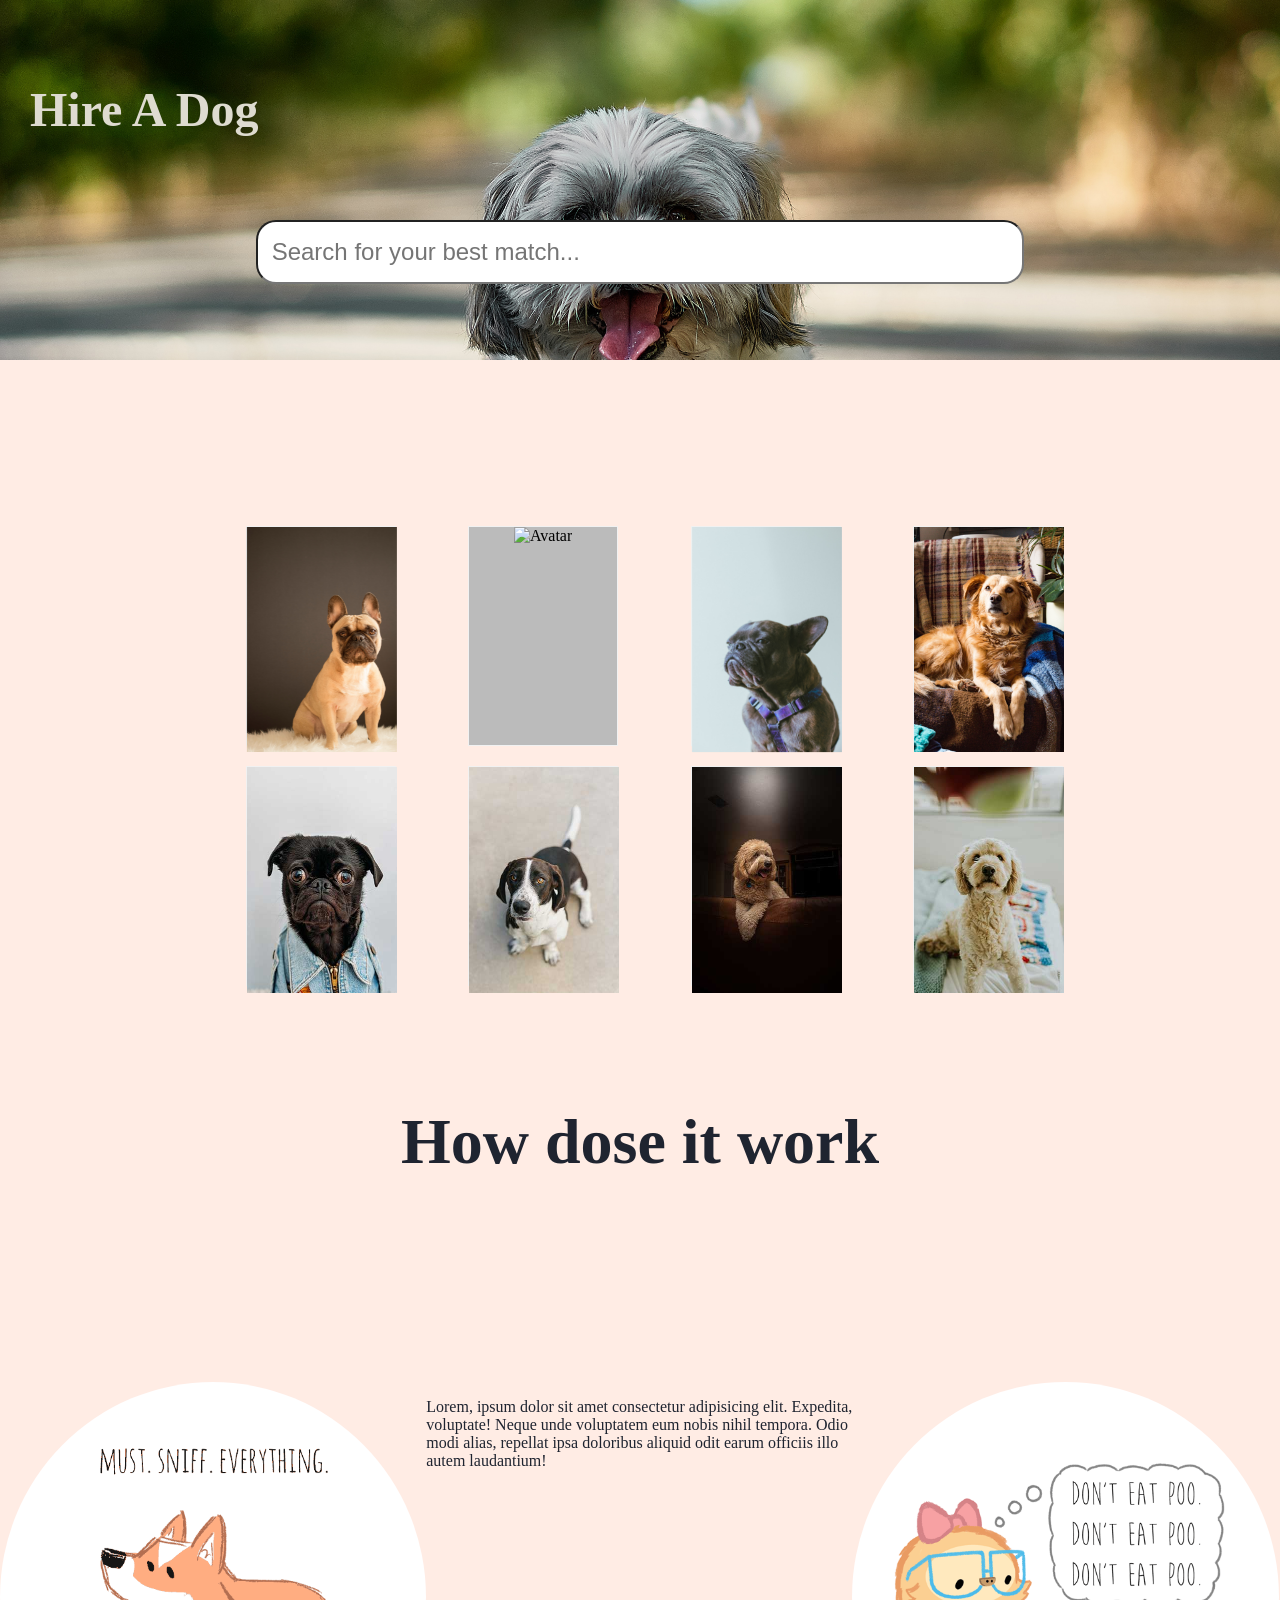
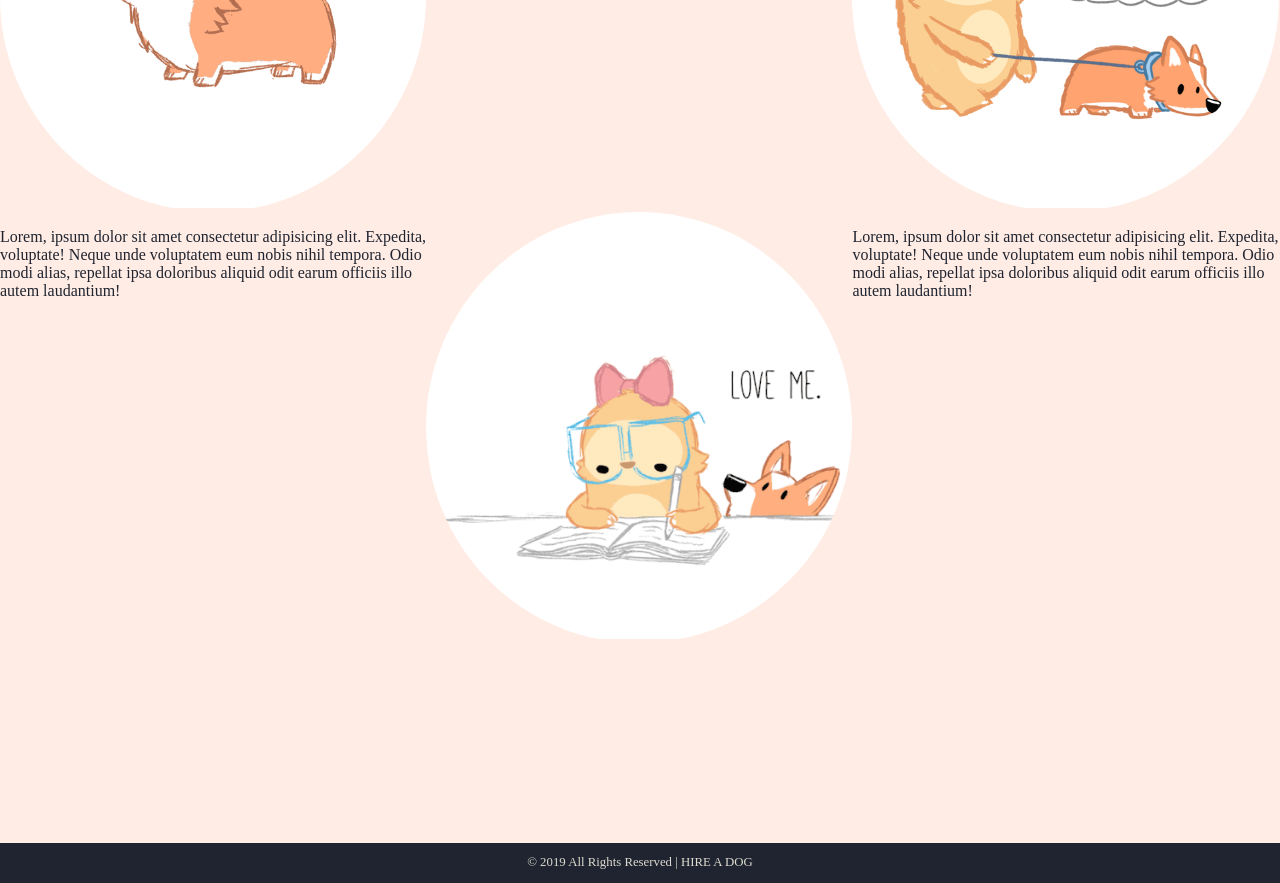
==== index.html @ 44078d0e "Befor the presentation" ====
<!DOCTYPE html>
<html lang="en">
  <head>
    <meta charset="UTF-8" />
    <meta name="viewport" content="width=device-width, initial-scale=1.0" />
    <link rel="stylesheet" href="style.css" />
    <link
      rel="stylesheet"
      href="https://use.fontawesome.com/releases/v5.7.2/css/all.css"
      integrity="sha384-fnmOCqbTlWIlj8LyTjo7mOUStjsKC4pOpQbqyi7RrhN7udi9RwhKkMHpvLbHG9Sr"
      crossorigin="anonymous"
    />

    <title>Hire A Dog</title>
    <script>
      function myFunction() {
        var input, filter, ul, li, a, i;
        input = document.getElementById("mySearch");
        filter = input.value.toUpperCase();
        ul = document.getElementById("myMenu");
        li = ul.getElementsByTagName("li");
        for (i = 0; i < li.length; i++) {
          a = li[i].getElementsByTagName("a")[0];
          if (a.innerHTML.toUpperCase().indexOf(filter) > -1) {
            li[i].style.display = "";
          } else {
            li[i].style.display = "none";
          }
        }
      }
    </script>
  </head>
  <body>
    <div class="header">
      <!-- <div class="top-color"></div> -->
      <div class="header-img"></div>
    </div>

    <!-- Search bar -->
    <input
      type="text"
      id="mySearch"
      onkeyup="myFunction()"
      placeholder=" Search for your best match..."
      title="Type in a category"
    />

    <h1 id="h1">Hire A Dog</h1>

    <div class="container">
      <ul id="myMenu">
        <!-- Friendly
              Tough
              Elegant
              Funny
              Sporty
              Cute
              International
              Classic
              General -->

        <li class="items">
          <div class="flip-card">
            <div class="flip-card-inner">
              <div class="flip-card-front">
                <img src=./image/alexandru-sofronie-606025-unsplash.jpg
                alt="Avatar" style="width:150px;height:auto;"><a href="#"
                  ><!-- Running  Jumping Zumba --></a>
              </div>
              <div class="flip-card-back">
                <h1 id="back-h1">BELLA</h1>
                <p>Sweet & Funny</p>
                <p>Running, Jumping, Zumba</p>
                <a class="takeMe" href="form.html">Pick me.</a>
              </div>
            </div>
          </div>
        </li>


        <li class="items">
          <div class="flip-card">
            <div class="flip-card-inner">
              <div class="flip-card-front">
                <img src=./image/alvan-nee-1061142-unsplash.jpg alt="Avatar"
                style="width:150px;height:auto;"><a href="#"
                  ><!-- Eating sleeping TV --></a>
              </div>
              <div class="flip-card-back">
                <h1 id="back-h1">LUCY</h1>
                <p>Sleepy & Lazy</p>
                <p>Eating, sleeping, TV</p>
                <a class="takeMe" href="form.html">Pick me.</a>
              </div>
            </div>
          </div>
        </li>



        <li class="items">
          <div class="flip-card">
            <div class="flip-card-inner">
              <div class="flip-card-front">
                <img src=./image/channey-636965-unsplash.jpg alt="Avatar"
                style="width:150px;height:auto;"><a href="#"
                  ><!-- Running Jumping YOGA --></a>
              </div>
              <div class="flip-card-back">
                <h1 id="back-h1">APOLLO</h1>
                <p>ACTIVE</p>
                <p>Running, Jumping, YOGA</p>
                <a class="takeMe" href="form.html">Pick me.</a>
              </div>
            </div>
          </div>
        </li>



        <li class="items">
          <div class="flip-card">
            <div class="flip-card-inner">
              <div class="flip-card-front">
                <img src=./image/diana-parkhouse-1180672-unsplash.jpg
                alt="Avatar" style="width:150px;height:auto;"><a href="#"
                  ><!-- Jumping Finding stuff --></a>
              </div>
              <div class="flip-card-back">
                <h1 id="back-h1">DAISY</h1>
                <p>CURIOUS</p>
                <p>Jumping, Finding stuff</p>
                <a class="takeMe" href="form.html">Pick me.</a>
              </div>
            </div>
          </div>
        </li>

                          <!-- The new dogs -->

        <li class="items">
          <div class="flip-card">
            <div class="flip-card-inner">
              <div class="flip-card-front">
                <img src=./image/1.jpg
                alt="Avatar" style="width:150px;height:auto;"><a href="#"
                  ><!-- Running  Jumping Zumba --></a>
              </div>
              <div class="flip-card-back">
                <h1 id="back-h1">BELLA</h1>
                <p>Sweet & Funny</p>
                <p>Running, Jumping, Zumba</p>
                <a class="takeMe" href="form.html">Pick me.</a>
              </div>
            </div>
          </div>
        </li>


        <li class="items">
          <div class="flip-card">
            <div class="flip-card-inner">
              <div class="flip-card-front">
                <img src=./image/2.jpg alt="Avatar"
                style="width:150px;height:auto;"><a href="#"
                  ><!-- Eating sleeping TV --></a>
              </div>
              <div class="flip-card-back">
                <h1 id="back-h1">LUCY</h1>
                <p>Sleepy & Lazy</p>
                <p>Eating, sleeping, TV</p>
                <a class="takeMe" href="form.html">Pick me.</a>
              </div>
            </div>
          </div>
        </li>



        <li class="items">
          <div class="flip-card">
            <div class="flip-card-inner">
              <div class="flip-card-front">
                <img src=./image/3.jpg alt="Avatar"
                style="width:150px;height:auto;"><a href="#"
                  ><!-- Running Jumping YOGA --></a>
              </div>
              <div class="flip-card-back">
                <h1 id="back-h1">APOLLO</h1>
                <p>ACTIVE</p>
                <p>Running, Jumping, YOGA</p>
                <a class="takeMe" href="form.html">Pick me.</a>
              </div>
            </div>
          </div>
        </li>



        <li class="items">
          <div class="flip-card">
            <div class="flip-card-inner">
              <div class="flip-card-front">
                <img src=./image/4.jpg
                alt="Avatar" style="width:150px;height:auto;"><a href="#"
                  ><!-- Jumping Finding stuff --></a>
              </div>
              <div class="flip-card-back">
                <h1 id="back-h1">DAISY</h1>
                <p>CURIOUS</p>
                <p>Jumping, Finding stuff</p>
                <a class="takeMe" href="form.html">Pick me.</a>
              </div>
            </div>
          </div>
        </li>



      </ul>
    </div>

    <h2 id="h2">How dose it work</h2>

    <div class="work">
      <div class="items2" id="img1">
        <img class="responsive" src="./gif/1.gif" alt="" />
      </div>
      <p class="p-work" id="p1">
        Lorem, ipsum dolor sit amet consectetur adipisicing elit. Expedita,
        voluptate! Neque unde voluptatem eum nobis nihil tempora. Odio modi
        alias, repellat ipsa doloribus aliquid odit earum officiis illo autem
        laudantium!
      </p>
      <div class="items2" id="img2">
        <img class="responsive" src="./gif/2.gif" alt="" />
      </div>
      <p class="p-work" id="p2">
        Lorem, ipsum dolor sit amet consectetur adipisicing elit. Expedita,
        voluptate! Neque unde voluptatem eum nobis nihil tempora. Odio modi
        alias, repellat ipsa doloribus aliquid odit earum officiis illo autem
        laudantium!
      </p>
      <div class="items2" id="img3">
        <img class="responsive" src="./gif/3.gif" alt="" />
      </div>
      <p class="p-work" id="p3">
        Lorem, ipsum dolor sit amet consectetur adipisicing elit. Expedita,
        voluptate! Neque unde voluptatem eum nobis nihil tempora. Odio modi
        alias, repellat ipsa doloribus aliquid odit earum officiis illo autem
        laudantium!
      </p>
    </div>

    <footer>
      <p>&copy; 2019 All Rights Reserved | HIRE A DOG</p>
    </footer>

    <!-- <div class="scrollTop hidden">
            <a href="#">
              <i class="fas fa-angle-up"></i>
            </a>
          </div> -->
  </body>
</html>
---- style.css ----
/* color harmony */
.color {
  color: #1f2430;
  color: #f4eeec;
  color: #dedbd0;
  color: #ffece4;
}
/* Font from google font */
@import url("https://fonts.googleapis.com/css?family=Righteous");






/* OBS!---------------MOBILE FIRST---------------- */





html,
body {
  height: 100%;
  margin: 0;
  scroll-behavior: smooth;
}

*,
*:before,
*:after {
  box-sizing: border-box;
}

/* Mobile first  */

body {
  padding: 0;
  background: #ffece4;
  font-family: "Righteous", cursive;
  display: flex;
  flex-direction: column;
  min-height: 100vh;
}

.top-color {
  background-color: #1f2430;
  position: absolute;
  width: 100%;
  height: 20px;
}

.header-img {
  background-image: url(./image/header.jpg);
  background-size: cover;
  background-repeat: no-repeat;
  background-position: center;
  height: 50vmin;
  width: 100%;
  position: relative;
  z-index: -10;
}

#mySearch {
  width: 80%;
  height: 3rem;
  border-radius: 20px;
  margin-left: auto;
  margin-right: auto;
  position: absolute;
  top: 180px;
  left: 10%;
}

h2,
h1 {
  color: #1f2430;
  text-align: center;
}

#h1{
    position: absolute;
    top: 230px;
    text-align: center;
    left: 0;
    right: 0;
}

.responsive {
  width: 100%;
  height: auto;
}

.container{
    position: relative;
    top: 150px;
}


.items {
  width: 50%;
  height: auto;
  margin: 0 auto;
  padding-bottom: 20px;

}

li{
    list-style: none;
}


     .flip-card-back{
        display: none;
     }
    

#h2{
    position: relative;
    top: 250px;
}

.work{
    position: relative;
    top: 300px;
    
}


.items2 {
  width: 60%;
  margin-left: auto;
  margin-right: auto;
  border-radius: 50% ;
  overflow: hidden;
  
}


.p-work {
  color: #1f2430;
  width: 60%;
  margin-left: auto;
  margin-right: auto;
  padding-bottom: 100px;
}

footer {
  background-color: #1f2430;
  width: 100%;
  position: relative;
  top: 50%;
  height: 30vh;
  color: #dedbd0;
  text-align: center;
  font-size: 0.8em;
}

.scrollTop {
    position: fixed;
    bottom: 2em;
    right: 2em;
    width: 4rem;
    height: 4rem;
    border-radius: 50%;
    background: #1f2430;
    opacity: 0.85;
    color: white;
    transition: all 200ms ease-in-out;

}

button{
    background-color: #ffece4;
    font-family: "Righteous", cursive;
    cursor: pointer;
}

.takeMe{
  background-color: #dedbd0;
  color: #1f2430;
  font-family: "Righteous", cursive;
  cursor: pointer;
  text-decoration:none ;
}

#back-h1{
  color: #ffece4;
}

/* form mobil*/

#rubrik1,
#rubrik2 {
  position: relative;
  text-align: center;
  color: #1f2430;
}

#rubrik1 {
  top: 5px;
}
#form1,
#form2 {
  position: relative;
  width: 96%;
  margin: 0 2%;
}
  #item1,
  #item2,
  #item3,
  #item4,
  #item5,
  #item6,
  #item7,
  #item8,
  #item9,
  #item10,
  #item11,
  #item12,
  #item13,
  #item14,
  #item15,
  #item16 {
    padding: 5px;
  }
  label {
    color: #1f2430;
  }
  input {
    width: 100%;
    padding: 7px;
  }

#form1 {
  top: 20px;
}
#rubrik2 {
  top: 150px;
}
#form2 {
  top: 150px;
}
  #item16 {
    display: flex;
  }
  #item15 #invoice {
    width: auto;
    cursor: pointer;
  }
  #item16 #order {
    margin-left: auto;
    width: 70px;
    background-color: #1f2430 ;
    color: white;
    border-radius: 10px;
    font-family: "Bangers", cursive, Arial, Helvetica, sans-serif;
    font-size: 15px;
    cursor: pointer;
  }


#text0 {
  position: relative;
  top: 300px;
  width: 90%;
  margin: auto;
  padding: 10px;
  overflow: hidden;
  color: #1f2430;
  line-height: 2em;
}

/* End of form mobil */

@media (min-width: 768px) {



  /* -------------DESKTOP VERSION--------------- */

    .top-color {
        
        height: 50px;
      }

      .header-img {
        height: 40vmin;
        top: 0px;
        
      }

      #mySearch {
        width: 60%;
        height: 4rem;
        border-radius: 20px;
        margin-left: auto;
        margin-right: auto;
        position: absolute;
        top: 220px;
        left: 20%;
        font-size: 1.5em;
      }

      #h1{
        position: absolute;
        top: 50px;
        text-align: left;
        padding-left: 30px;
        left: 0;
        right: 0;
        font-size: 3em;
        color: #dedbd0;
      }


        #myMenu{
            margin-left: 150px;
            
        }

        .container > ul{
      
        
            display: grid;
            grid-template-columns: 1fr 1fr 1fr 1fr  ;
            /* grid-row-gap: 0; */
            margin-left: auto;
            margin-right: 200px;
            padding-bottom: 80px;
            z-index: -1;
        
        }

        .items > li{
          width: 100%;
          height: auto;
          
          
      }


                            /* ----------Flip card start here--------- */



      /* The flip card container - set the width and height to whatever you want. We have added the border property to demonstrate that the flip itself goes out of the box on hover (remove perspective if you don't want the 3D effect */
.flip-card {
    background-color: transparent;
    width: 150px;
    height: 220px;
    border: 1px solid #f1f1f1;
    perspective: 1000px; /* Remove this if you don't want the 3D effect */
  }
  
  /* This container is needed to position the front and back side */
  .flip-card-inner {
    position: relative;
    width: 100%;
    height: 100%;
    text-align: center;
    transition: transform 0.8s;
    transform-style: preserve-3d;
  }
  
  /* Do an horizontal flip when you move the mouse over the flip box container */
  .flip-card:hover .flip-card-inner {
    transform: rotateY(180deg);
  }
  
  /* Position the front and back side */
  .flip-card-front, .flip-card-back {
    position: absolute;
    width: 100%;
    height: 100%;
    backface-visibility: hidden;
  }
  
  /* Style the front side (fallback if image is missing) */
  .flip-card-front {
    background-color: #bbb;
    color: black;
  }
  
  /* Style the back side */
  .flip-card-back {
    background-color: #1f2430;
    color: white;
    transform: rotateY(180deg);
    display: grid;
  }


      #h2{
        position: relative;
        top: 100px;
        font-size: 4em;
    }

    .work{
        position: relative;
        top: 250px;
        
        
        
     }

     .items2{
         float: left;
         width: 33.3%;
     }

     .p-work{
        float: left;
        width: 33.3%;
     }

     /* footer {
      background-color: #1f2430;
      width: 100%;
      position: relative;
      top: 300px;
      height: 15vh;
      color: #dedbd0;
      text-align: center;
      font-size: 0.8em;
    } */

    /*** form start ****/

    #form1,
    #form2 {
      width: 40%;
      margin: auto;
      height: auto;
      padding: 10px;
      display: grid;
      gap: 10px;
    }

    #rubrik1 {
      top: 20px;
    }
    #rubrik2 {
      top: 40px;
    }
    #form1 {
      top: 20px;
      grid-template-columns: 1fr 1fr;
      grid-template-rows: auto;
      grid-template-areas:
        "cell1 cell2" "cell3 ." "cell4 cell4" "cell5 cell5" "cell6 cell7" "cell8 ." "cell9 ."
        "cell10 cell11";
    }
      #item1 {
        grid-area: cell1;
      }
      #item2 {
        grid-area: cell2;
      }
      #item3 {
        grid-area: cell3;
      }
      #item4 {
        grid-area: cell4;
      }
      #item5 {
        grid-area: cell5;
      }
      #item6 {
        grid-area: cell6;
      }
      #item7 {
        grid-area: cell7;
      }
      #item8 {
        grid-area: cell8;
      }
      #item9 {
        grid-area: cell9;
      }
      #item10 {
        grid-area: cell10;
      }
      #item11 {
        grid-area: cell11;
      }
    }
    #form2 {
      top: 20px;
      grid-template-columns: 1fr;
      grid-template-rows: auto;
      grid-template-areas: "cell12" "cell13" "cell14" "cell15" "cell16";
    }
      #item12 {
        grid-area: cell12;
      }
      #item13 {
        grid-area: cell13;
      }
      #item14 {
        grid-area: cell14;
      }
      #item15 {
        grid-area: cell15;
      }
      #item16 {
        grid-area: cell16;
      }
    
    #text0 {
      width: 43%;
      top:20px ;
    }


    /* Form ends here */
  

     
     


    

    
    
    
    
    
    




      








}
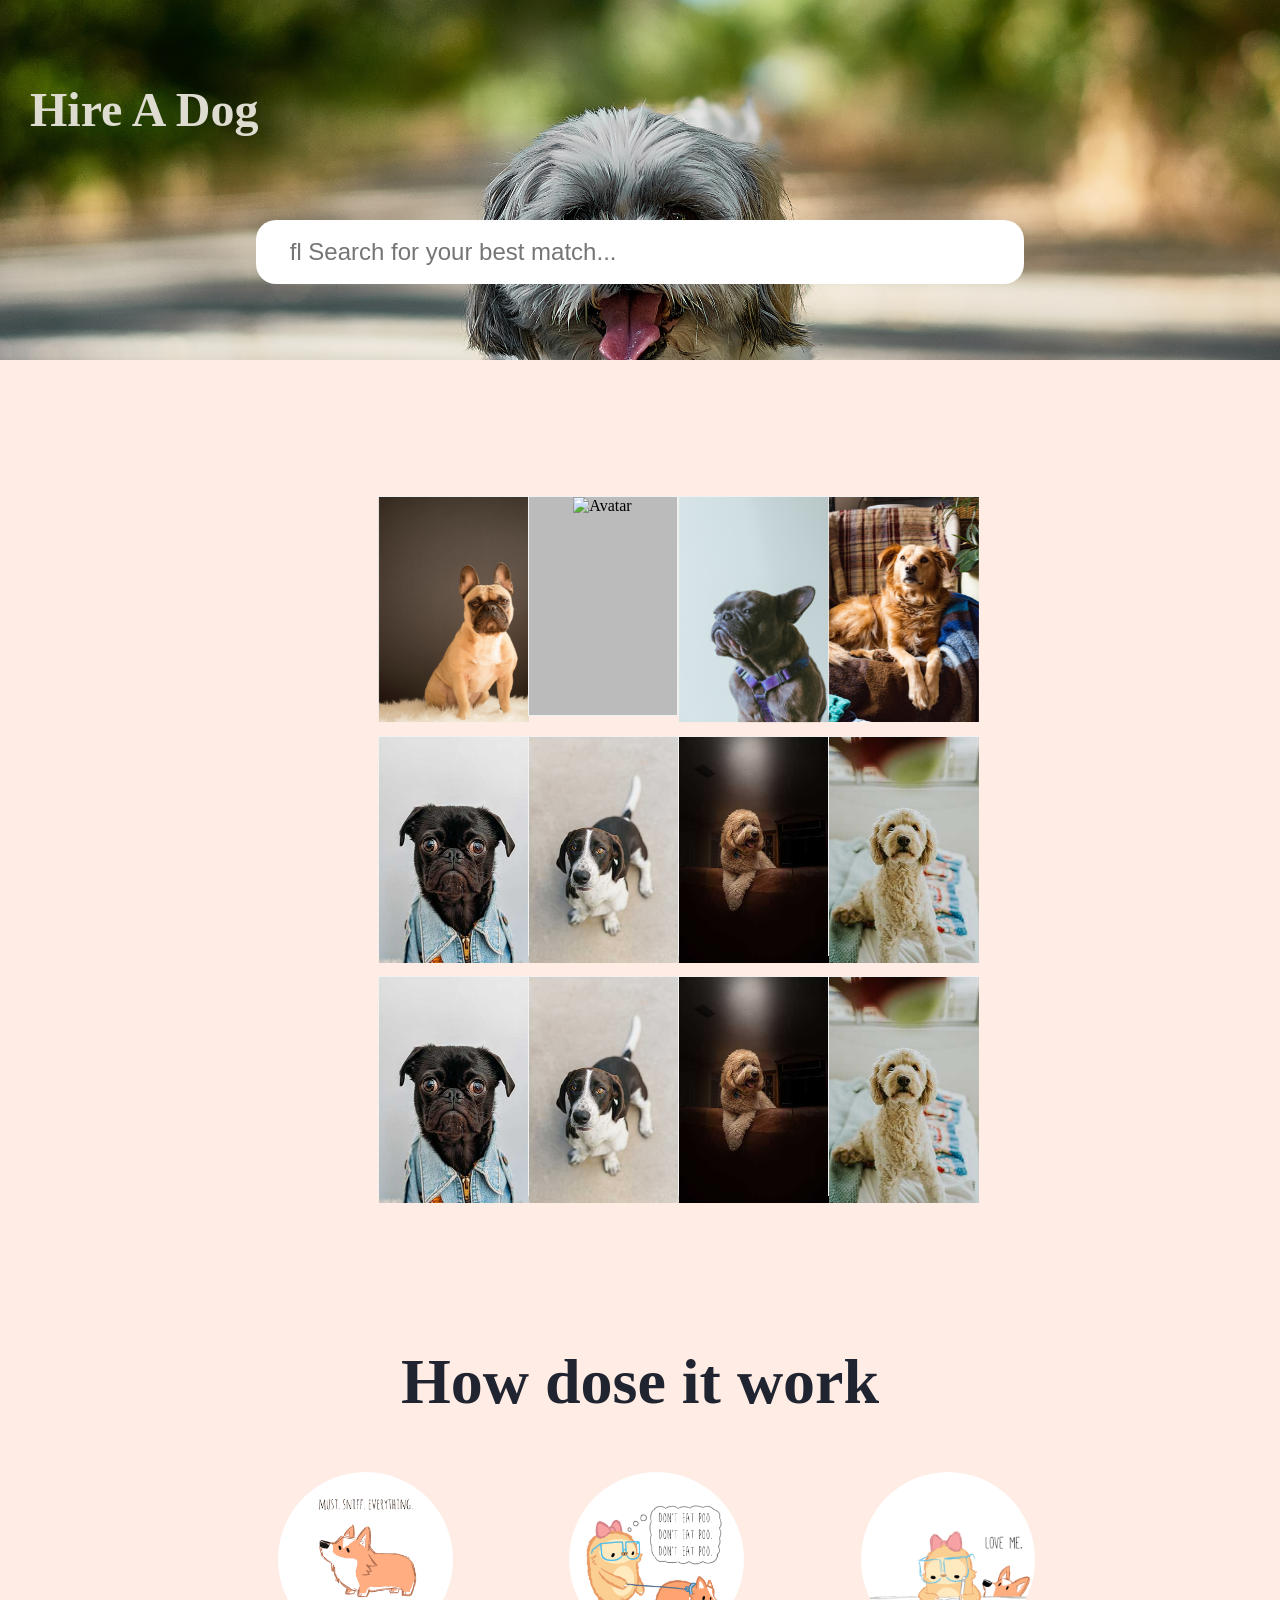
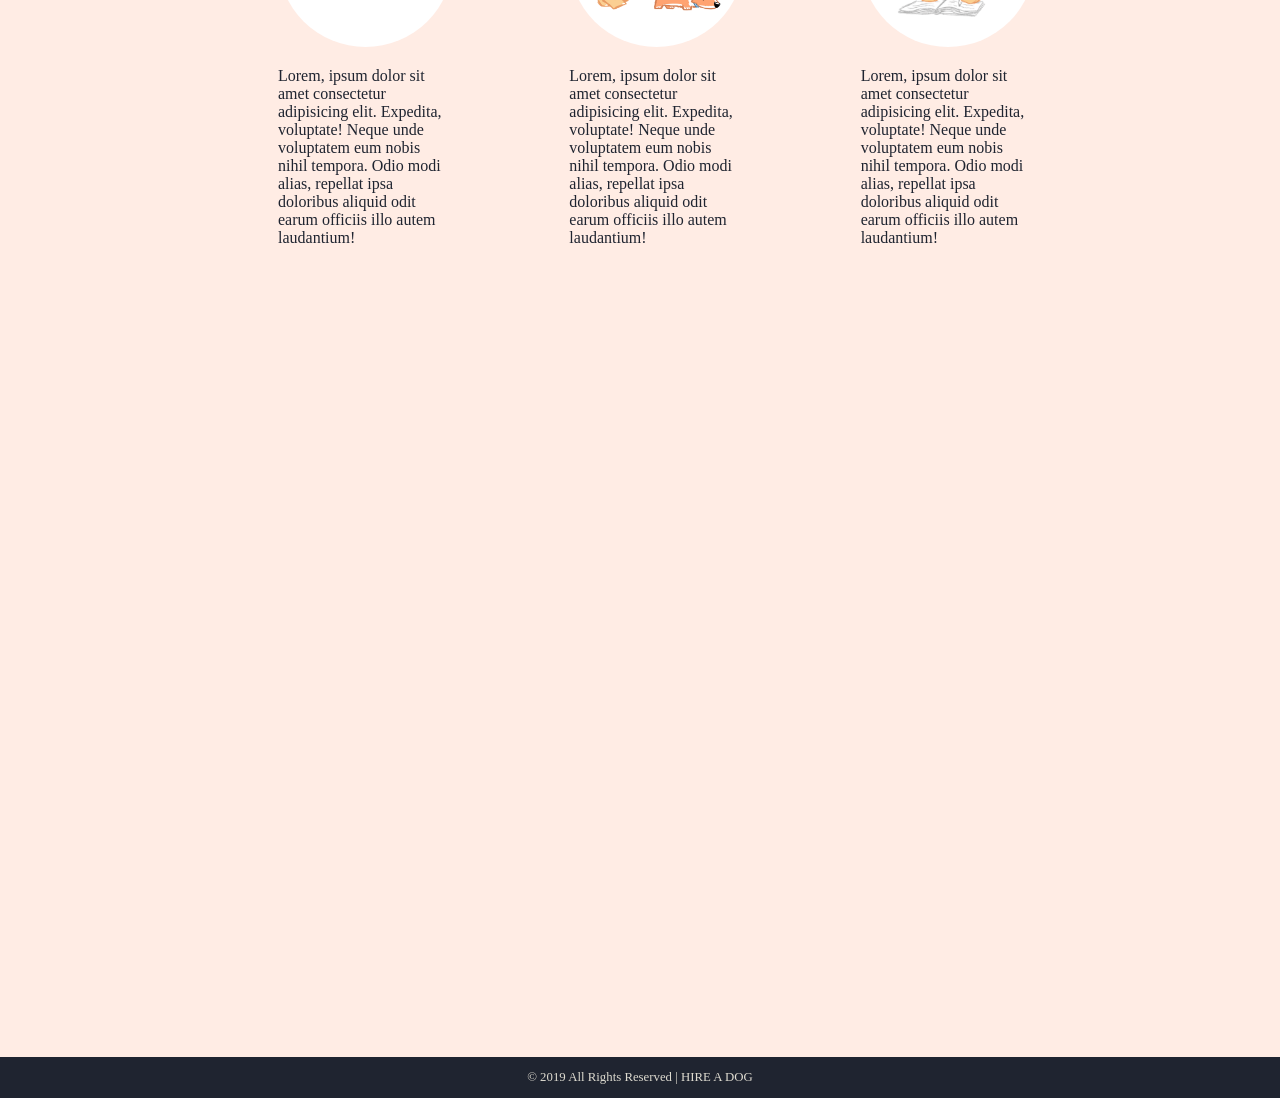
==== commit 1e0eeab1: "working with CSS" ====
--- a/index.html
+++ b/index.html
@@ -4,44 +4,28 @@
     <meta charset="UTF-8" />
     <meta name="viewport" content="width=device-width, initial-scale=1.0" />
     <link rel="stylesheet" href="style.css" />
-    <link
-      rel="stylesheet"
-      href="https://use.fontawesome.com/releases/v5.7.2/css/all.css"
-      integrity="sha384-fnmOCqbTlWIlj8LyTjo7mOUStjsKC4pOpQbqyi7RrhN7udi9RwhKkMHpvLbHG9Sr"
-      crossorigin="anonymous"
-    />
+    <link rel="stylesheet" href="https://use.fontawesome.com/releases/v5.7.2/css/all.css">
+    <link href="https://cdnjs.cloudflare.com/ajax/libs/font-awesome/4.7.0/css/font-awesome.min.css" rel="stylesheet"/>
+    <script src="https://ajax.googleapis.com/ajax/libs/jquery/3.3.1/jquery.min.js"></script>
+    <link rel="shortcut icon" type="image/png" href="./image/favicon.ico" />
+    <script type="text/javascript" src="script.js"></script>
 
     <title>Hire A Dog</title>
-    <script>
-      function myFunction() {
-        var input, filter, ul, li, a, i;
-        input = document.getElementById("mySearch");
-        filter = input.value.toUpperCase();
-        ul = document.getElementById("myMenu");
-        li = ul.getElementsByTagName("li");
-        for (i = 0; i < li.length; i++) {
-          a = li[i].getElementsByTagName("a")[0];
-          if (a.innerHTML.toUpperCase().indexOf(filter) > -1) {
-            li[i].style.display = "";
-          } else {
-            li[i].style.display = "none";
-          }
-        }
-      }
-    </script>
+
   </head>
   <body>
+
     <div class="header">
-      <!-- <div class="top-color"></div> -->
-      <div class="header-img"></div>
+        <div class="header-img"></div>
     </div>
-
+    
     <!-- Search bar -->
     <input
+      style="font-family:Arial, FontAwesome"
       type="text"
       id="mySearch"
       onkeyup="myFunction()"
-      placeholder=" Search for your best match..."
+      placeholder="    &#xF002; Search for your best match..."
       title="Type in a category"
     />
 
@@ -136,7 +120,7 @@
           </div>
         </li>
 
-                          <!-- The new dogs -->
+                          <!-- Start of row 2 -->
 
         <li class="items">
           <div class="flip-card">
@@ -214,52 +198,129 @@
             </div>
           </div>
         </li>
+                          <!-- Start of row 3 -->
+
+        <li class="items">
+          <div class="flip-card">
+            <div class="flip-card-inner">
+              <div class="flip-card-front">
+                <img src=./image/1.jpg
+                alt="Avatar" style="width:150px;height:auto;"><a href="#"
+                  ><!-- Running  Jumping Zumba --></a>
+              </div>
+              <div class="flip-card-back">
+                <h1 id="back-h1">BELLA</h1>
+                <p>Sweet & Funny</p>
+                <p>Running, Jumping, Zumba</p>
+                <a class="takeMe" href="form.html">Pick me.</a>
+              </div>
+            </div>
+          </div>
+        </li>
+
+
+        <li class="items">
+          <div class="flip-card">
+            <div class="flip-card-inner">
+              <div class="flip-card-front">
+                <img src=./image/2.jpg alt="Avatar"
+                style="width:150px;height:auto;"><a href="#"
+                  ><!-- Eating sleeping TV --></a>
+              </div>
+              <div class="flip-card-back">
+                <h1 id="back-h1">LUCY</h1>
+                <p>Sleepy & Lazy</p>
+                <p>Eating, sleeping, TV</p>
+                <a class="takeMe" href="form.html">Pick me.</a>
+              </div>
+            </div>
+          </div>
+        </li>
+
+
+
+        <li class="items">
+          <div class="flip-card">
+            <div class="flip-card-inner">
+              <div class="flip-card-front">
+                <img src=./image/3.jpg alt="Avatar"
+                style="width:150px;height:auto;"><a href="#"
+                  ><!-- Running Jumping YOGA --></a>
+              </div>
+              <div class="flip-card-back">
+                <h1 id="back-h1">APOLLO</h1>
+                <p>ACTIVE</p>
+                <p>Running, Jumping, YOGA</p>
+                <a class="takeMe" href="form.html">Pick me.</a>
+              </div>
+            </div>
+          </div>
+        </li>
+
+
+
+        <li class="items">
+          <div class="flip-card">
+            <div class="flip-card-inner">
+              <div class="flip-card-front">
+                <img src=./image/4.jpg
+                alt="Avatar" style="width:150px;height:auto;"><a href="#"
+                  ><!-- Jumping Finding stuff --></a>
+              </div>
+              <div class="flip-card-back">
+                <h1 id="back-h1">DAISY</h1>
+                <p>CURIOUS</p>
+                <p>Jumping, Finding stuff</p>
+                <a class="takeMe" href="form.html">Pick me.</a>
+              </div>
+            </div>
+          </div>
+        </li>
 
 
 
       </ul>
     </div>
 
+   
+
     <h2 id="h2">How dose it work</h2>
 
-    <div class="work">
-      <div class="items2" id="img1">
-        <img class="responsive" src="./gif/1.gif" alt="" />
+    <section id="how-work-sec">
+
+      <div class="stage">
+        <img class="stage-img" src="./gif/1.gif" />
+        <span class="stage-tex">Lorem, ipsum dolor sit amet consectetur adipisicing elit. Expedita,
+          voluptate! Neque unde voluptatem eum nobis nihil tempora. Odio modi
+          alias, repellat ipsa doloribus aliquid odit earum officiis illo autem
+          laudantium!</span>
       </div>
-      <p class="p-work" id="p1">
-        Lorem, ipsum dolor sit amet consectetur adipisicing elit. Expedita,
-        voluptate! Neque unde voluptatem eum nobis nihil tempora. Odio modi
-        alias, repellat ipsa doloribus aliquid odit earum officiis illo autem
-        laudantium!
-      </p>
-      <div class="items2" id="img2">
-        <img class="responsive" src="./gif/2.gif" alt="" />
+      <div class="stage">
+        <img class="stage-img" src="./gif/2.gif" />
+        <span class="stage-tex">Lorem, ipsum dolor sit amet consectetur adipisicing elit. Expedita,
+          voluptate! Neque unde voluptatem eum nobis nihil tempora. Odio modi
+          alias, repellat ipsa doloribus aliquid odit earum officiis illo autem
+          laudantium!</span>
       </div>
-      <p class="p-work" id="p2">
-        Lorem, ipsum dolor sit amet consectetur adipisicing elit. Expedita,
-        voluptate! Neque unde voluptatem eum nobis nihil tempora. Odio modi
-        alias, repellat ipsa doloribus aliquid odit earum officiis illo autem
-        laudantium!
-      </p>
-      <div class="items2" id="img3">
-        <img class="responsive" src="./gif/3.gif" alt="" />
+      <div class="stage">
+        <img class="stage-img" src="./gif/3.gif" />
+        <span class="stage-tex">Lorem, ipsum dolor sit amet consectetur adipisicing elit. Expedita,
+          voluptate! Neque unde voluptatem eum nobis nihil tempora. Odio modi
+          alias, repellat ipsa doloribus aliquid odit earum officiis illo autem
+          laudantium!</span>
       </div>
-      <p class="p-work" id="p3">
-        Lorem, ipsum dolor sit amet consectetur adipisicing elit. Expedita,
-        voluptate! Neque unde voluptatem eum nobis nihil tempora. Odio modi
-        alias, repellat ipsa doloribus aliquid odit earum officiis illo autem
-        laudantium!
-      </p>
-    </div>
+    </section> 
+
+    
 
     <footer>
       <p>&copy; 2019 All Rights Reserved | HIRE A DOG</p>
     </footer>
 
-    <!-- <div class="scrollTop hidden">
-            <a href="#">
-              <i class="fas fa-angle-up"></i>
-            </a>
-          </div> -->
+    <button id="backToTop">
+      <i class="fas fa-chevron-circle-up"></i>
+    </button>
   </body>
 </html>
+
+
--- a/style.css
+++ b/style.css
@@ -8,21 +8,13 @@
 /* Font from google font */
 @import url("https://fonts.googleapis.com/css?family=Righteous");
 
-
-
-
-
-
 /* OBS!---------------MOBILE FIRST---------------- */
-
-
-
-
 
 html,
 body {
   height: 100%;
   margin: 0;
+  padding: 0;
   scroll-behavior: smooth;
 }
 
@@ -43,12 +35,20 @@
   min-height: 100vh;
 }
 
-.top-color {
-  background-color: #1f2430;
-  position: absolute;
-  width: 100%;
-  height: 20px;
-}
+#backToTop {
+  position: fixed;
+  color: #1f2430;
+  border: none;
+  font-size: 50px;
+  margin: 0;
+  padding: 0;
+  right: 50px;
+  bottom: 60px;
+  width: 40px;
+  height: 40px;
+}
+
+
 
 .header-img {
   background-image: url(./image/header.jpg);
@@ -70,6 +70,7 @@
   position: absolute;
   top: 180px;
   left: 10%;
+  border: none;
 }
 
 h2,
@@ -78,12 +79,12 @@
   text-align: center;
 }
 
-#h1{
-    position: absolute;
-    top: 230px;
-    text-align: center;
-    left: 0;
-    right: 0;
+#h1 {
+  position: absolute;
+  top: 230px;
+  text-align: center;
+  left: 0;
+  right: 0;
 }
 
 .responsive {
@@ -91,104 +92,151 @@
   height: auto;
 }
 
-.container{
-    position: relative;
-    top: 150px;
-}
-
+.container {
+  position: relative;
+  top: 120px;
+}
 
 .items {
   width: 50%;
   height: auto;
   margin: 0 auto;
   padding-bottom: 20px;
-
-}
-
-li{
-    list-style: none;
-}
-
-
-     .flip-card-back{
-        display: none;
-     }
-    
-
-#h2{
-    position: relative;
-    top: 250px;
-}
-
-.work{
-    position: relative;
-    top: 300px;
-    
-}
-
-
-.items2 {
+}
+
+li {
+  list-style: none;
+}
+
+/* The flip card container  */
+.flip-card {
+  background-color: transparent;
+  width: 150px;
+  height: 220px;
+  border: 1px solid #f1f1f1;
+  perspective: 1000px; /* 3D effect */
+}
+
+/* This container is needed to position the front and back side */
+.flip-card-inner {
+  position: relative;
+  width: 100%;
+  height: 100%;
+  text-align: center;
+  transition: transform 0.8s;
+  transform-style: preserve-3d;
+}
+
+/* Do an horizontal flip when you move the mouse over the flip box container */
+.flip-card:hover .flip-card-inner {
+  transform: rotateY(180deg);
+}
+
+/* Position the front and back side */
+.flip-card-front,
+.flip-card-back {
+  position: absolute;
+  width: 100%;
+  height: 100%;
+  backface-visibility: hidden;
+}
+
+/* Style the front side (fallback if image is missing) */
+.flip-card-front {
+  background-color: #bbb;
+  color: black;
+}
+
+/* Style the back side */
+.flip-card-back {
+  background-color: #1f2430;
+  color: white;
+  transform: rotateY(180deg);
+  display: grid;
+}
+
+#h2 {
+  position: relative;
+  top: 250px;
+  padding-bottom: 300px;
+  font-size: 3em;
+}
+
+#how-work-sec {
+  margin: 0;
+  top: 25rem;
+}
+
+.stage {
+  width: 100%;
+  top: 50px;
+}
+
+.stage-img {
+  width: 80%;
+  margin: 0 auto;
+  border-radius: 50%;
+  display: flex;
+  justify-content: center;
+}
+
+.stage-tex {
   width: 60%;
-  margin-left: auto;
-  margin-right: auto;
-  border-radius: 50% ;
-  overflow: hidden;
-  
-}
-
-
-.p-work {
-  color: #1f2430;
-  width: 60%;
-  margin-left: auto;
-  margin-right: auto;
-  padding-bottom: 100px;
-}
+  margin: 0 auto;
+  padding-top: 20px;
+  border-radius: 50%;
+  color: #1f2430;
+  display: flex;
+  justify-content: center;
+  padding-bottom: 150px;
+}
+
 
 footer {
   background-color: #1f2430;
   width: 100%;
   position: relative;
-  top: 50%;
-  height: 30vh;
+  /* top: 40%; */
+  /* height: 30vh; */
+  /*  margin-bottom: -2rem; */
   color: #dedbd0;
   text-align: center;
   font-size: 0.8em;
 }
 
-.scrollTop {
-    position: fixed;
-    bottom: 2em;
-    right: 2em;
-    width: 4rem;
-    height: 4rem;
-    border-radius: 50%;
-    background: #1f2430;
-    opacity: 0.85;
-    color: white;
-    transition: all 200ms ease-in-out;
-
-}
-
-button{
-    background-color: #ffece4;
-    font-family: "Righteous", cursive;
-    cursor: pointer;
-}
-
-.takeMe{
-  background-color: #dedbd0;
-  color: #1f2430;
+
+button {
+  background-color: #ffece4;
   font-family: "Righteous", cursive;
   cursor: pointer;
-  text-decoration:none ;
-}
-
-#back-h1{
+}
+
+.takeMe {
+  background-color: #dedbd0;
+  color: #1f2430;
+  font-family: "Righteous", cursive;
+  cursor: pointer;
+  text-decoration: none;
+}
+
+#back-h1 {
   color: #ffece4;
 }
 
 /* form mobil*/
+
+
+.back{
+text-decoration: none;
+color: #1f2430;
+font-size: 1.2em;
+padding-left: 50px;
+
+}
+.back:visited{
+  text-decoration: none;
+}
+
 
 #rubrik1,
 #rubrik2 {
@@ -206,153 +254,140 @@
   width: 96%;
   margin: 0 2%;
 }
-  #item1,
-  #item2,
-  #item3,
-  #item4,
-  #item5,
-  #item6,
-  #item7,
-  #item8,
-  #item9,
-  #item10,
-  #item11,
-  #item12,
-  #item13,
-  #item14,
-  #item15,
-  #item16 {
-    padding: 5px;
-  }
-  label {
-    color: #1f2430;
-  }
-  input {
-    width: 100%;
-    padding: 7px;
-  }
+#item1,
+#item2,
+#item3,
+#item4,
+#item5,
+#item6,
+#item7,
+#item8,
+#item9,
+#item10,
+#item11,
+#item12,
+#item13,
+#item14,
+#item15,
+#item16 {
+  padding: 5px;
+}
+label {
+  color: #1f2430;
+}
+input {
+  width: 100%;
+  padding: 7px;
+}
 
 #form1 {
   top: 20px;
 }
 #rubrik2 {
-  top: 150px;
+  top: 30px;
 }
 #form2 {
   top: 150px;
 }
-  #item16 {
-    display: flex;
-  }
-  #item15 #invoice {
-    width: auto;
-    cursor: pointer;
-  }
-  #item16 #order {
+#item16 {
+  display: flex;
+}
+#item15 #invoice {
+  width: auto;
+  cursor: pointer;
+}
+#item16 #order {
+  margin-left: auto;
+  width: 70px;
+  background-color: #1f2430;
+  color: white;
+  border-radius: 10px;
+  font-family: "Bangers", cursive, Arial, Helvetica, sans-serif;
+  font-size: 15px;
+  cursor: pointer;
+}
+
+#text0 {
+  
+  position: relative;
+  top: 200px;
+  width: 90%;
+  margin: 0 auto;
+}
+
+/* End of form mobil */
+
+@media (min-width: 768px) {
+  /* -------------DESKTOP VERSION--------------- */
+
+  #backToTop {
+    position: fixed;
+    color: #1f2430;
+    border: none;
+    font-size: 50px;
+    margin: 0;
+    padding: 0;
+    right: 50px;
+    bottom: 60px;
+    width: 40px;
+    height: 40px;
+  }
+
+  .top-color {
+    height: 50px;
+  }
+
+  .header-img {
+    height: 40vmin;
+    top: 0px;
+  }
+
+  #mySearch {
+    width: 60%;
+    height: 4rem;
+    border-radius: 20px;
     margin-left: auto;
-    width: 70px;
-    background-color: #1f2430 ;
-    color: white;
-    border-radius: 10px;
-    font-family: "Bangers", cursive, Arial, Helvetica, sans-serif;
-    font-size: 15px;
-    cursor: pointer;
-  }
-
-
-#text0 {
-  position: relative;
-  top: 300px;
-  width: 90%;
-  margin: auto;
-  padding: 10px;
-  overflow: hidden;
-  color: #1f2430;
-  line-height: 2em;
-}
-
-/* End of form mobil */
-
-@media (min-width: 768px) {
-
-
-
-  /* -------------DESKTOP VERSION--------------- */
-
-    .top-color {
-        
-        height: 50px;
-      }
-
-      .header-img {
-        height: 40vmin;
-        top: 0px;
-        
-      }
-
-      #mySearch {
-        width: 60%;
-        height: 4rem;
-        border-radius: 20px;
-        margin-left: auto;
-        margin-right: auto;
-        position: absolute;
-        top: 220px;
-        left: 20%;
-        font-size: 1.5em;
-      }
-
-      #h1{
-        position: absolute;
-        top: 50px;
-        text-align: left;
-        padding-left: 30px;
-        left: 0;
-        right: 0;
-        font-size: 3em;
-        color: #dedbd0;
-      }
-
-
-        #myMenu{
-            margin-left: 150px;
-            
-        }
-
-        .container > ul{
-      
-        
-            display: grid;
-            grid-template-columns: 1fr 1fr 1fr 1fr  ;
-            /* grid-row-gap: 0; */
-            margin-left: auto;
-            margin-right: 200px;
-            padding-bottom: 80px;
-            z-index: -1;
-        
-        }
-
-        .items > li{
-          width: 100%;
-          height: auto;
-          
-          
-      }
-
-
-                            /* ----------Flip card start here--------- */
-
-
-
-      /* The flip card container - set the width and height to whatever you want. We have added the border property to demonstrate that the flip itself goes out of the box on hover (remove perspective if you don't want the 3D effect */
-.flip-card {
+    margin-right: auto;
+    position: absolute;
+    top: 220px;
+    left: 20%;
+    font-size: 1.5em;
+  }
+
+  #h1 {
+    position: absolute;
+    top: 50px;
+    text-align: left;
+    padding-left: 30px;
+    left: 0;
+    right: 0;
+    font-size: 3em;
+    color: #dedbd0;
+  }
+
+  #myMenu {
+    margin-left: 300px;
+  }
+
+  .container > ul {
+    display: grid;
+    grid-template-columns: 1fr 1fr 1fr 1fr;
+    padding-bottom: 80px;
+    width: 0;
+    z-index: -1;
+  }
+
+  /* ----------Flip card start here--------- */
+
+  /* The flip card container  */
+  .flip-card {
     background-color: transparent;
     width: 150px;
     height: 220px;
     border: 1px solid #f1f1f1;
-    perspective: 1000px; /* Remove this if you don't want the 3D effect */
-  }
-  
+    perspective: 1000px; /* 3D effect */
+  }
+
   /* This container is needed to position the front and back side */
   .flip-card-inner {
     position: relative;
@@ -362,26 +397,27 @@
     transition: transform 0.8s;
     transform-style: preserve-3d;
   }
-  
+
   /* Do an horizontal flip when you move the mouse over the flip box container */
   .flip-card:hover .flip-card-inner {
     transform: rotateY(180deg);
   }
-  
+
   /* Position the front and back side */
-  .flip-card-front, .flip-card-back {
+  .flip-card-front,
+  .flip-card-back {
     position: absolute;
     width: 100%;
     height: 100%;
     backface-visibility: hidden;
   }
-  
+
   /* Style the front side (fallback if image is missing) */
   .flip-card-front {
     background-color: #bbb;
     color: black;
   }
-  
+
   /* Style the back side */
   .flip-card-back {
     background-color: #1f2430;
@@ -390,156 +426,150 @@
     display: grid;
   }
 
-
-      #h2{
-        position: relative;
-        top: 100px;
-        font-size: 4em;
-    }
-
-    .work{
-        position: relative;
-        top: 250px;
-        
-        
-        
-     }
-
-     .items2{
-         float: left;
-         width: 33.3%;
-     }
-
-     .p-work{
-        float: left;
-        width: 33.3%;
-     }
-
-     /* footer {
-      background-color: #1f2430;
-      width: 100%;
-      position: relative;
-      top: 300px;
-      height: 15vh;
-      color: #dedbd0;
-      text-align: center;
-      font-size: 0.8em;
-    } */
-
-    /*** form start ****/
-
-    #form1,
-    #form2 {
-      width: 40%;
-      margin: auto;
-      height: auto;
-      padding: 10px;
-      display: grid;
-      gap: 10px;
-    }
-
-    #rubrik1 {
-      top: 20px;
-    }
-    #rubrik2 {
-      top: 40px;
-    }
-    #form1 {
-      top: 20px;
-      grid-template-columns: 1fr 1fr;
-      grid-template-rows: auto;
-      grid-template-areas:
-        "cell1 cell2" "cell3 ." "cell4 cell4" "cell5 cell5" "cell6 cell7" "cell8 ." "cell9 ."
-        "cell10 cell11";
-    }
-      #item1 {
-        grid-area: cell1;
-      }
-      #item2 {
-        grid-area: cell2;
-      }
-      #item3 {
-        grid-area: cell3;
-      }
-      #item4 {
-        grid-area: cell4;
-      }
-      #item5 {
-        grid-area: cell5;
-      }
-      #item6 {
-        grid-area: cell6;
-      }
-      #item7 {
-        grid-area: cell7;
-      }
-      #item8 {
-        grid-area: cell8;
-      }
-      #item9 {
-        grid-area: cell9;
-      }
-      #item10 {
-        grid-area: cell10;
-      }
-      #item11 {
-        grid-area: cell11;
-      }
-    }
-    #form2 {
-      top: 20px;
-      grid-template-columns: 1fr;
-      grid-template-rows: auto;
-      grid-template-areas: "cell12" "cell13" "cell14" "cell15" "cell16";
-    }
-      #item12 {
-        grid-area: cell12;
-      }
-      #item13 {
-        grid-area: cell13;
-      }
-      #item14 {
-        grid-area: cell14;
-      }
-      #item15 {
-        grid-area: cell15;
-      }
-      #item16 {
-        grid-area: cell16;
-      }
-    
-    #text0 {
-      width: 43%;
-      top:20px ;
-    }
-
-
-    /* Form ends here */
+  /* ----------Flip card end here--------- */
+  #h2 {
+    position: relative;
+    top: 100px;
+    font-size: 4em;
+    padding-bottom: 100px;
+  }
+  #how-work-sec {
+    margin: 0 10%;
+    top: 18rem;
+    display: flex;
+    justify-content: center;
+    padding-bottom: 300px;
+    padding-left: 150px;
+  }
+
+  .stage {
+    width: 60%;
+    top: 50px;
+  }
+
+  .stage-img {
+    width: 60%;
+    margin: 0;
+    border-radius: 50%;
+    display: flex;
+    justify-content: center;
+  }
+
+  .stage-tex {
+    width: 60%;
+    margin: 0;
+    padding-top: 20px;
+    border-radius: 50%;
+    color: #1f2430;
+    display: flex;
+    justify-content: center;
+  }
+
   
-
-     
-     
-
-
-    
-
-    
-    
-    
-    
-    
-    
-
-
-
-
-      
-
-
-
-
-
-
-
-
-}
+  footer {
+    background-color: #1f2430;
+    width: 100%;
+    position: relative;
+     top: 40%; 
+    /* height: 30vh; */
+    /*  margin-bottom: -2rem; */
+    color: #dedbd0;
+    text-align: center;
+    font-size: 0.8em;
+  }
+
+  /*** form start ****/
+
+  #form1,
+  #form2 {
+    width: 40%;
+    margin: auto;
+    height: auto;
+    padding: 10px;
+    display: grid;
+    gap: 10px;
+  }
+
+  #rubrik1 {
+    top: 20px;
+  }
+  #rubrik2 {
+    top: 40px;
+  }
+  #form1 {
+    top: 20px;
+    grid-template-columns: 1fr 1fr;
+    grid-template-rows: auto;
+    grid-template-areas:
+      "cell1 cell2" "cell3 ." "cell4 cell4" "cell5 cell5" "cell6 cell7" "cell8 ." "cell9 ."
+      "cell10 cell11";
+  }
+  #item1 {
+    grid-area: cell1;
+  }
+  #item2 {
+    grid-area: cell2;
+  }
+  #item3 {
+    grid-area: cell3;
+  }
+  #item4 {
+    grid-area: cell4;
+  }
+  #item5 {
+    grid-area: cell5;
+  }
+  #item6 {
+    grid-area: cell6;
+  }
+  #item7 {
+    grid-area: cell7;
+  }
+  #item8 {
+    grid-area: cell8;
+  }
+  #item9 {
+    grid-area: cell9;
+  }
+  #item10 {
+    grid-area: cell10;
+  }
+  #item11 {
+    grid-area: cell11;
+  }
+
+#form2 {
+  top: 20px;
+  grid-template-columns: 1fr;
+  grid-template-rows: auto;
+  grid-template-areas: "cell12" "cell13" "cell14" "cell15" "cell16";
+}
+#item12 {
+  grid-area: cell12;
+}
+#item13 {
+  grid-area: cell13;
+}
+#item14 {
+  grid-area: cell14;
+}
+#item15 {
+  grid-area: cell15;
+}
+#item16 {
+  grid-area: cell16;
+}
+
+#text0 {
+  
+  position: relative;
+  top: 50px;
+  width: 40%;
+  margin: 0 auto;
+  
+}
+
+
+
+/* Form desktop ends here */
+}
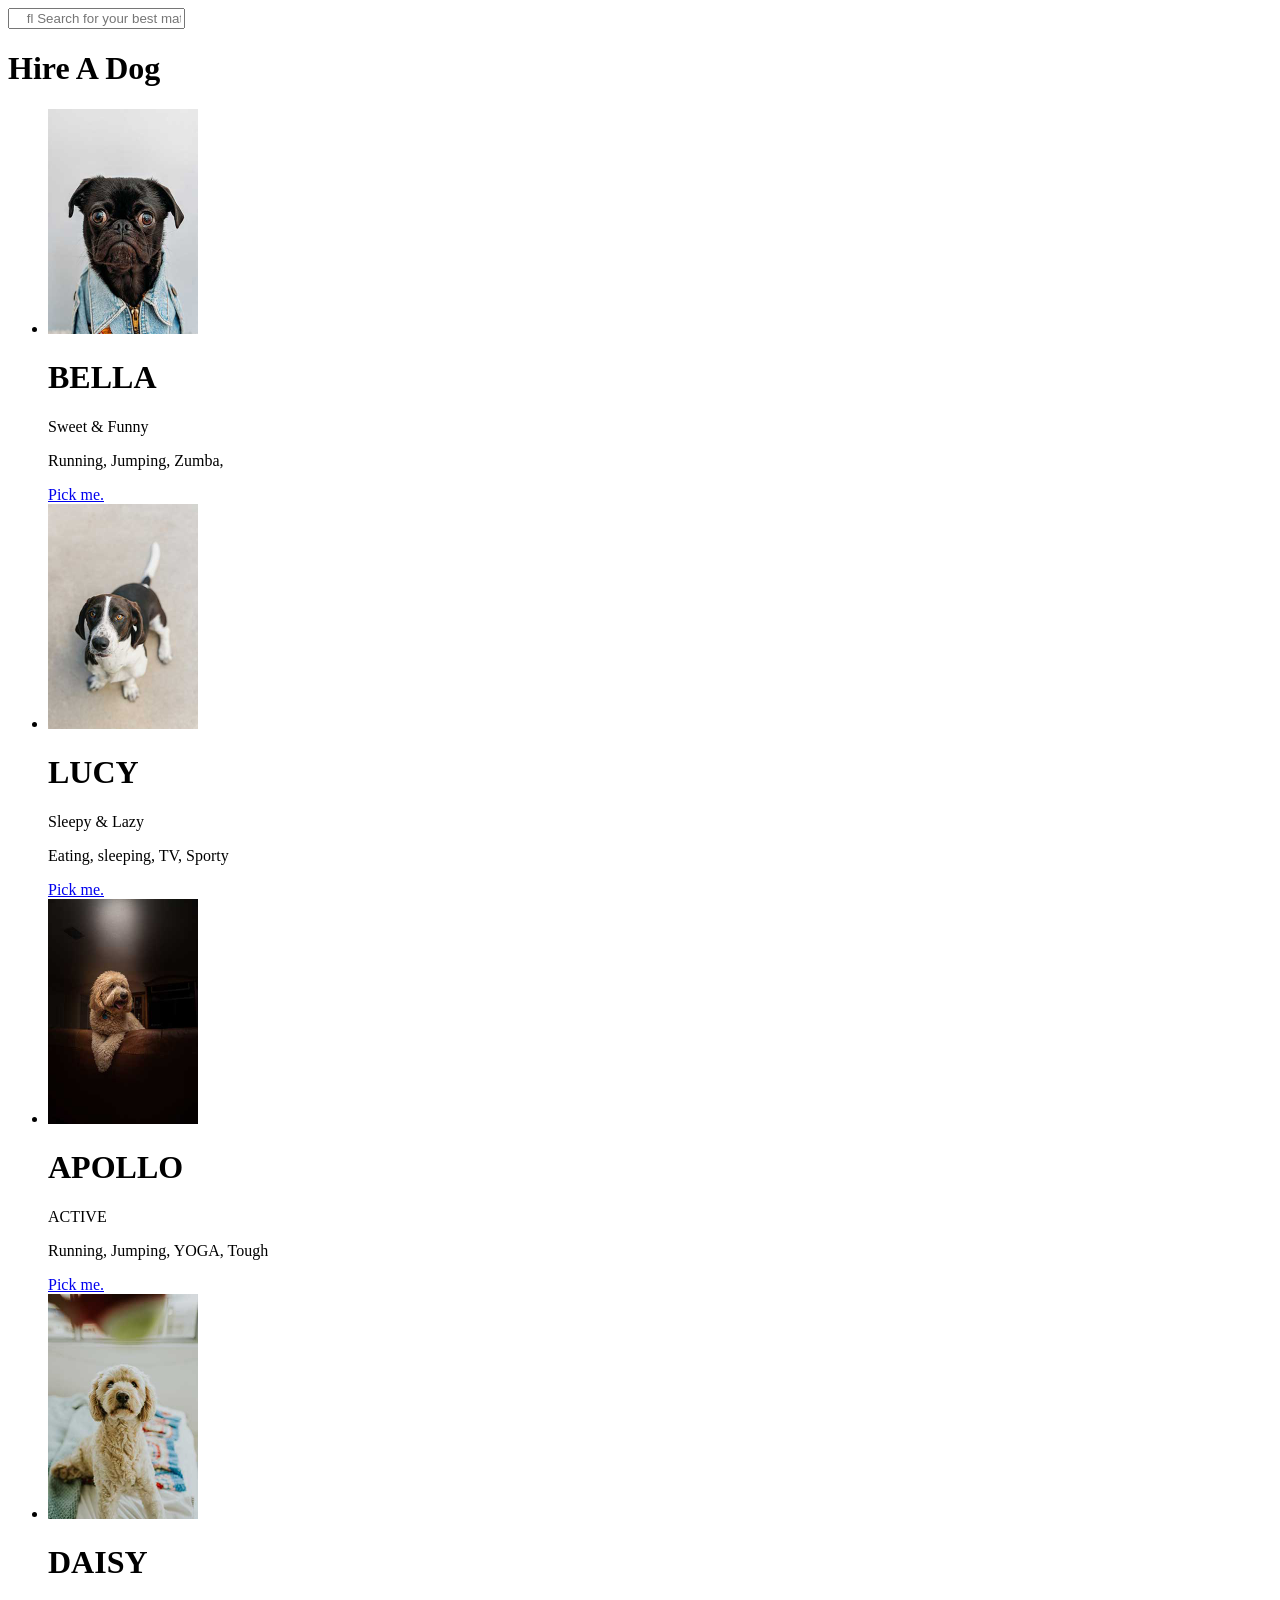
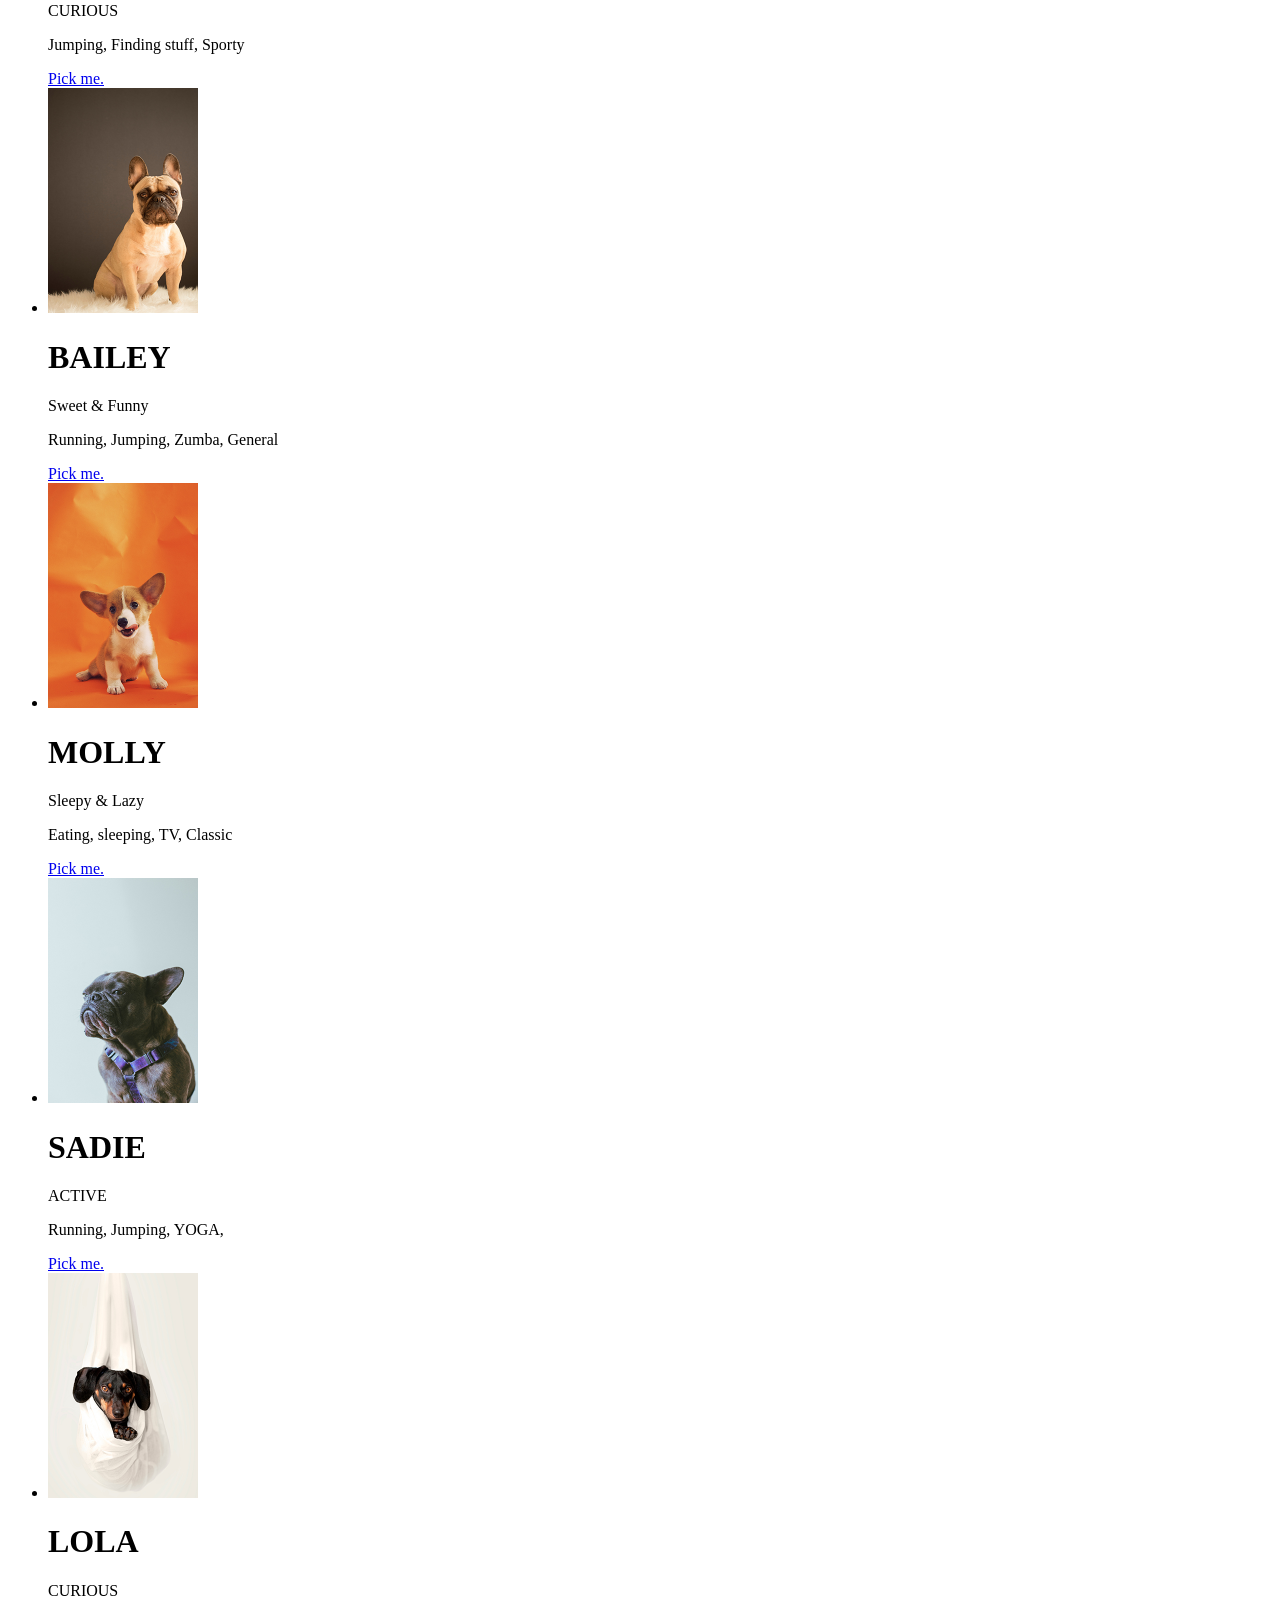
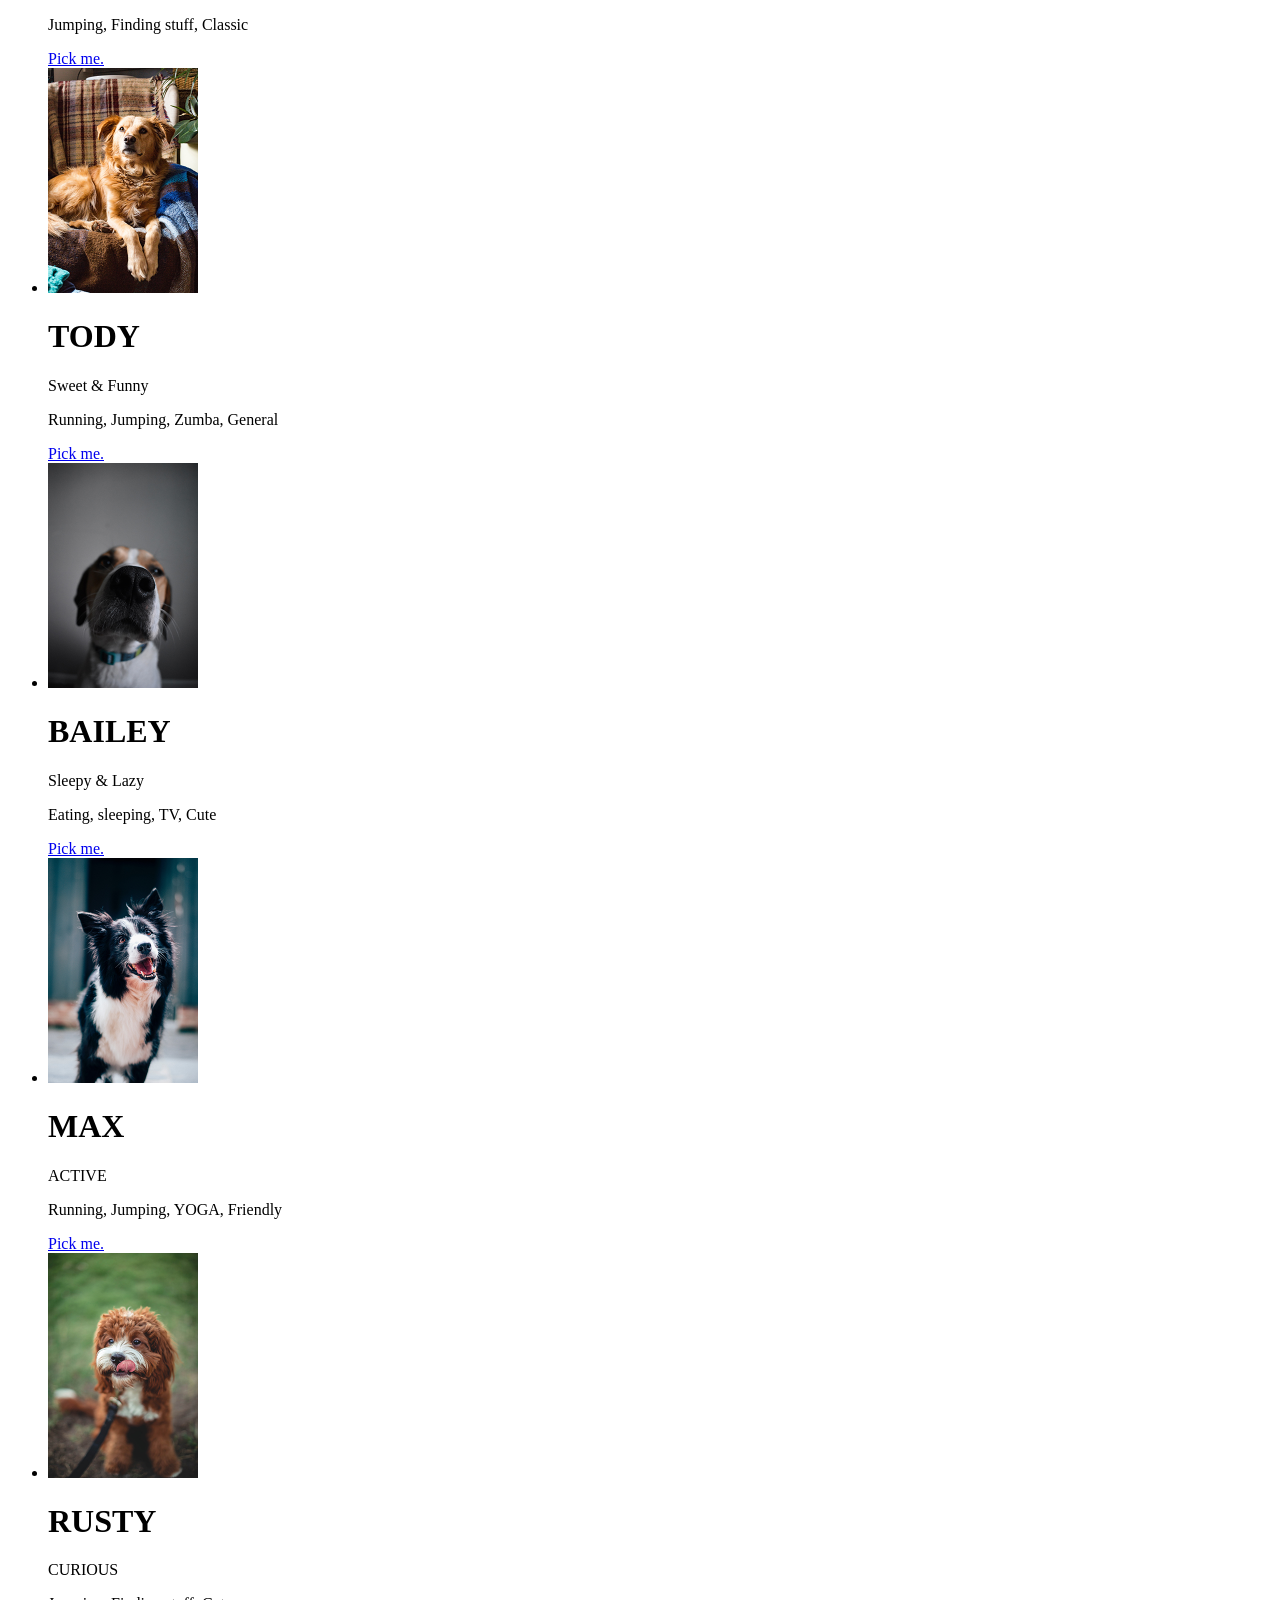
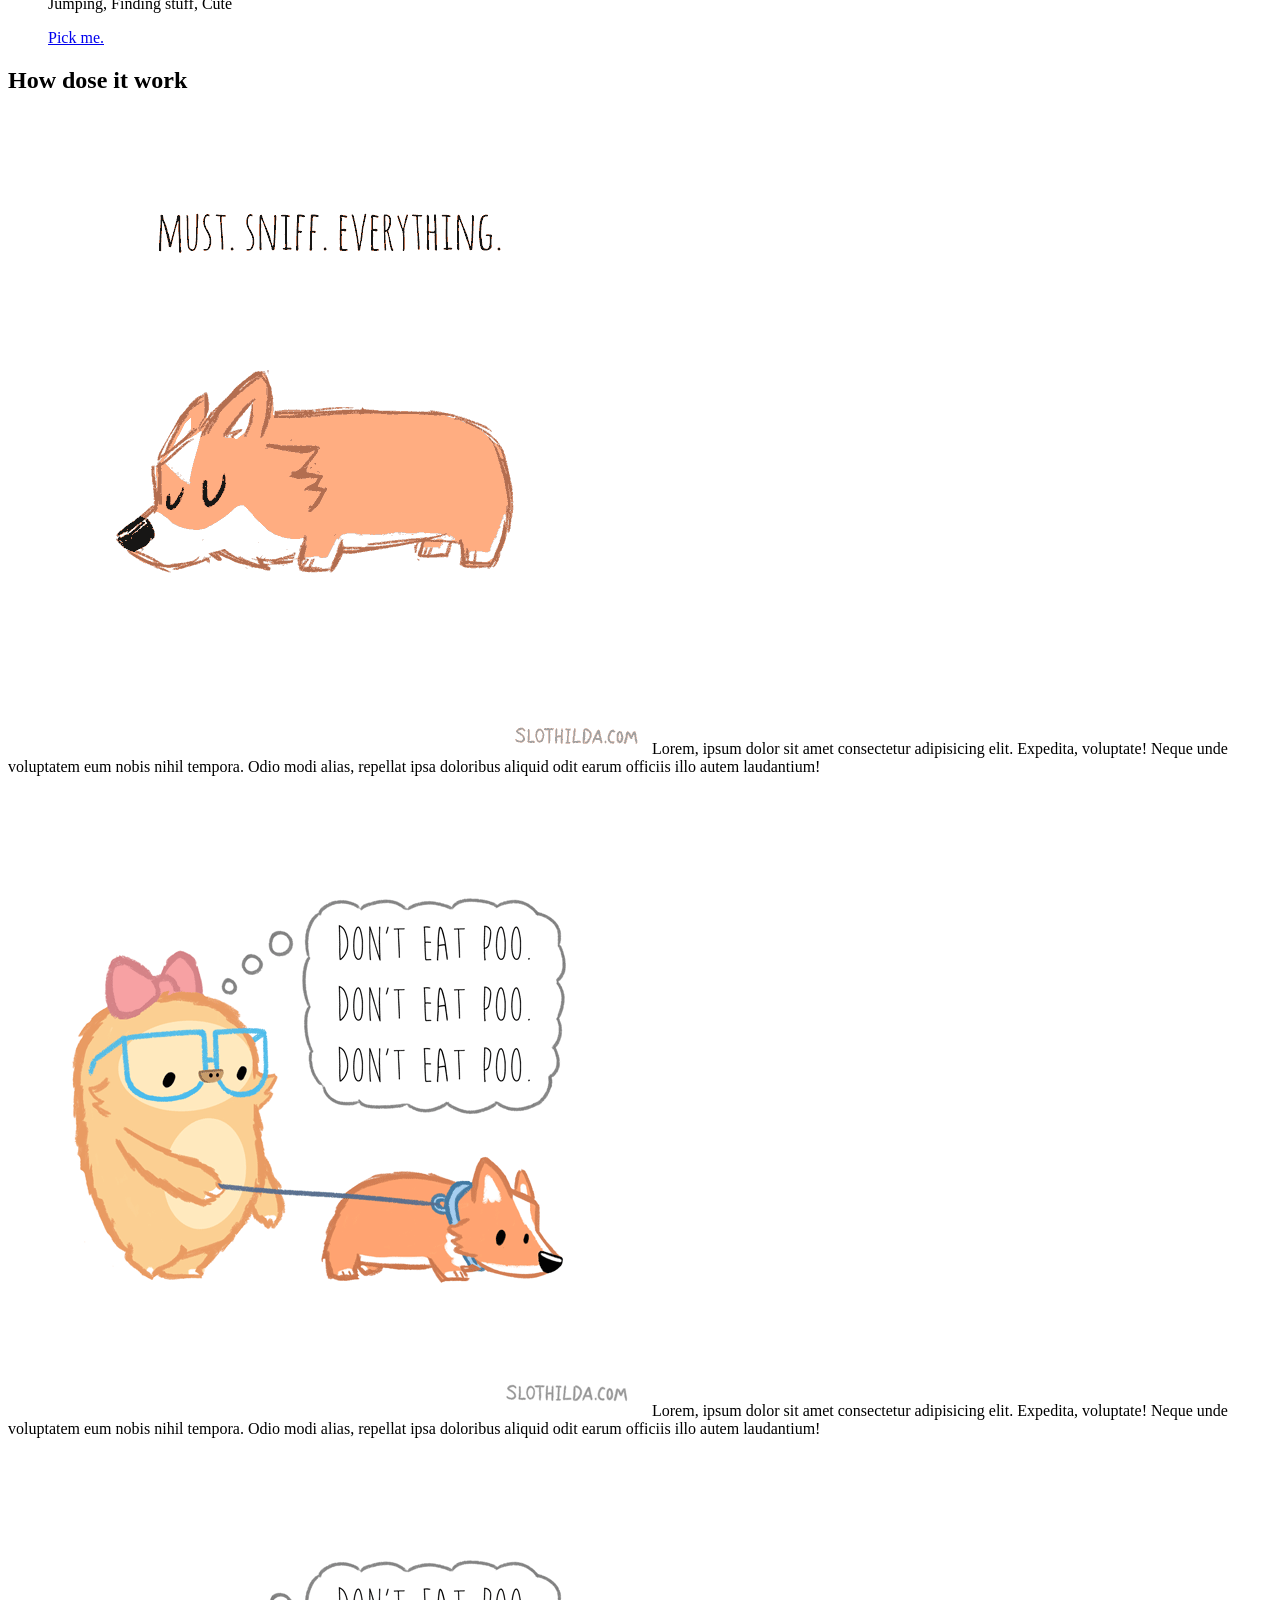
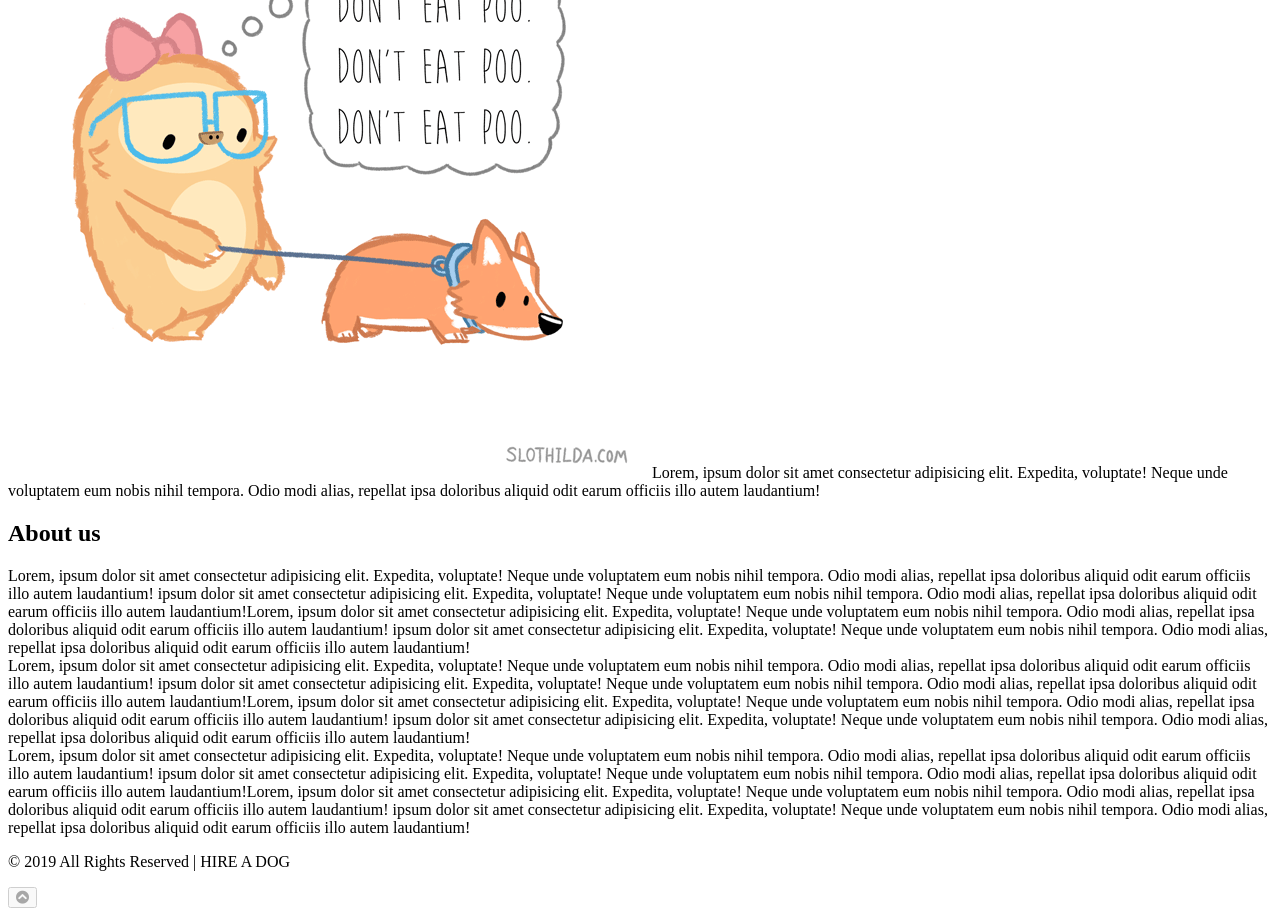
==== commit 4cf7e586: "Initial commit" ====
--- a/index.html
+++ b/index.html
@@ -3,12 +3,12 @@
   <head>
     <meta charset="UTF-8" />
     <meta name="viewport" content="width=device-width, initial-scale=1.0" />
-    <link rel="stylesheet" href="style.css" />
+    <link rel="stylesheet" href="../CSS/style.css" />
     <link rel="stylesheet" href="https://use.fontawesome.com/releases/v5.7.2/css/all.css">
     <link href="https://cdnjs.cloudflare.com/ajax/libs/font-awesome/4.7.0/css/font-awesome.min.css" rel="stylesheet"/>
     <script src="https://ajax.googleapis.com/ajax/libs/jquery/3.3.1/jquery.min.js"></script>
-    <link rel="shortcut icon" type="image/png" href="./image/favicon.ico" />
-    <script type="text/javascript" src="script.js"></script>
+    <link rel="shortcut icon" type="image/png" href="../image/favicon.ico" />
+    <script type="text/javascript" src="../Javascript/script.js"></script>
 
     <title>Hire A Dog</title>
 
@@ -47,73 +47,73 @@
           <div class="flip-card">
             <div class="flip-card-inner">
               <div class="flip-card-front">
-                <img src=./image/alexandru-sofronie-606025-unsplash.jpg
-                alt="Avatar" style="width:150px;height:auto;"><a href="#"
-                  ><!-- Running  Jumping Zumba --></a>
+                <img src=../image/1.jpg
+                alt="Avatar" style="width:150px;height:auto;"><a href="#"
+                  ><!-- Running Jumping Zumba  --></a>
               </div>
               <div class="flip-card-back">
                 <h1 id="back-h1">BELLA</h1>
                 <p>Sweet & Funny</p>
-                <p>Running, Jumping, Zumba</p>
-                <a class="takeMe" href="form.html">Pick me.</a>
-              </div>
-            </div>
-          </div>
-        </li>
-
-
-        <li class="items">
-          <div class="flip-card">
-            <div class="flip-card-inner">
-              <div class="flip-card-front">
-                <img src=./image/alvan-nee-1061142-unsplash.jpg alt="Avatar"
-                style="width:150px;height:auto;"><a href="#"
-                  ><!-- Eating sleeping TV --></a>
+                <p>Running, Jumping, Zumba, </p>
+                <a class="takeMe" href="form.html">Pick me.</a>
+              </div>
+            </div>
+          </div>
+        </li>
+
+
+        <li class="items">
+          <div class="flip-card">
+            <div class="flip-card-inner">
+              <div class="flip-card-front">
+                <img src=../image/2.jpg alt="Avatar"
+                style="width:150px;height:auto;"><a href="#"
+                  ><!-- Eating sleeping TV Sporty --></a>
               </div>
               <div class="flip-card-back">
                 <h1 id="back-h1">LUCY</h1>
                 <p>Sleepy & Lazy</p>
-                <p>Eating, sleeping, TV</p>
-                <a class="takeMe" href="form.html">Pick me.</a>
-              </div>
-            </div>
-          </div>
-        </li>
-
-
-
-        <li class="items">
-          <div class="flip-card">
-            <div class="flip-card-inner">
-              <div class="flip-card-front">
-                <img src=./image/channey-636965-unsplash.jpg alt="Avatar"
-                style="width:150px;height:auto;"><a href="#"
-                  ><!-- Running Jumping YOGA --></a>
+                <p>Eating, sleeping, TV, Sporty</p>
+                <a class="takeMe" href="form.html">Pick me.</a>
+              </div>
+            </div>
+          </div>
+        </li>
+
+
+
+        <li class="items">
+          <div class="flip-card">
+            <div class="flip-card-inner">
+              <div class="flip-card-front">
+                <img src=../image/3.jpg alt="Avatar"
+                style="width:150px;height:auto;"><a href="#"
+                  ><!-- Running Elegant YOGA Tough--></a>
               </div>
               <div class="flip-card-back">
                 <h1 id="back-h1">APOLLO</h1>
                 <p>ACTIVE</p>
-                <p>Running, Jumping, YOGA</p>
-                <a class="takeMe" href="form.html">Pick me.</a>
-              </div>
-            </div>
-          </div>
-        </li>
-
-
-
-        <li class="items">
-          <div class="flip-card">
-            <div class="flip-card-inner">
-              <div class="flip-card-front">
-                <img src=./image/diana-parkhouse-1180672-unsplash.jpg
-                alt="Avatar" style="width:150px;height:auto;"><a href="#"
-                  ><!-- Jumping Finding stuff --></a>
+                <p>Running, Jumping, YOGA, Tough</p>
+                <a class="takeMe" href="form.html">Pick me.</a>
+              </div>
+            </div>
+          </div>
+        </li>
+
+
+
+        <li class="items">
+          <div class="flip-card">
+            <div class="flip-card-inner">
+              <div class="flip-card-front">
+                <img src=../image/4.jpg
+                alt="Avatar" style="width:150px;height:auto;"><a href="#"
+                  ><!-- Jumping Finding stuff Sporty --></a>
               </div>
               <div class="flip-card-back">
                 <h1 id="back-h1">DAISY</h1>
                 <p>CURIOUS</p>
-                <p>Jumping, Finding stuff</p>
+                <p>Jumping, Finding stuff, Sporty</p>
                 <a class="takeMe" href="form.html">Pick me.</a>
               </div>
             </div>
@@ -126,73 +126,73 @@
           <div class="flip-card">
             <div class="flip-card-inner">
               <div class="flip-card-front">
-                <img src=./image/1.jpg
-                alt="Avatar" style="width:150px;height:auto;"><a href="#"
-                  ><!-- Running  Jumping Zumba --></a>
-              </div>
-              <div class="flip-card-back">
-                <h1 id="back-h1">BELLA</h1>
+                <img src=../image/5.jpg
+                alt="Avatar" style="width:150px;height:auto;"><a href="#"
+                  ><!-- Running  Jumping Zumba General --></a>
+              </div>
+              <div class="flip-card-back">
+                <h1 id="back-h1">BAILEY</h1>
                 <p>Sweet & Funny</p>
-                <p>Running, Jumping, Zumba</p>
-                <a class="takeMe" href="form.html">Pick me.</a>
-              </div>
-            </div>
-          </div>
-        </li>
-
-
-        <li class="items">
-          <div class="flip-card">
-            <div class="flip-card-inner">
-              <div class="flip-card-front">
-                <img src=./image/2.jpg alt="Avatar"
-                style="width:150px;height:auto;"><a href="#"
-                  ><!-- Eating sleeping TV --></a>
-              </div>
-              <div class="flip-card-back">
-                <h1 id="back-h1">LUCY</h1>
+                <p>Running, Jumping, Zumba, General</p>
+                <a class="takeMe" href="form.html">Pick me.</a>
+              </div>
+            </div>
+          </div>
+        </li>
+
+
+        <li class="items">
+          <div class="flip-card">
+            <div class="flip-card-inner">
+              <div class="flip-card-front">
+                <img src=../image/6.jpg alt="Avatar"
+                style="width:150px;height:auto;"><a href="#"
+                  ><!-- Eating sleeping TV Classic --></a>
+              </div>
+              <div class="flip-card-back">
+                <h1 id="back-h1">MOLLY</h1>
                 <p>Sleepy & Lazy</p>
-                <p>Eating, sleeping, TV</p>
-                <a class="takeMe" href="form.html">Pick me.</a>
-              </div>
-            </div>
-          </div>
-        </li>
-
-
-
-        <li class="items">
-          <div class="flip-card">
-            <div class="flip-card-inner">
-              <div class="flip-card-front">
-                <img src=./image/3.jpg alt="Avatar"
-                style="width:150px;height:auto;"><a href="#"
-                  ><!-- Running Jumping YOGA --></a>
-              </div>
-              <div class="flip-card-back">
-                <h1 id="back-h1">APOLLO</h1>
+                <p>Eating, sleeping, TV, Classic</p>
+                <a class="takeMe" href="form.html">Pick me.</a>
+              </div>
+            </div>
+          </div>
+        </li>
+
+
+
+        <li class="items">
+          <div class="flip-card">
+            <div class="flip-card-inner">
+              <div class="flip-card-front">
+                <img src=../image/7.jpg alt="Avatar"
+                style="width:150px;height:auto;"><a href="#"
+                  ><!-- Running Elegant YOGA  --></a>
+              </div>
+              <div class="flip-card-back">
+                <h1 id="back-h1">SADIE</h1>
                 <p>ACTIVE</p>
-                <p>Running, Jumping, YOGA</p>
-                <a class="takeMe" href="form.html">Pick me.</a>
-              </div>
-            </div>
-          </div>
-        </li>
-
-
-
-        <li class="items">
-          <div class="flip-card">
-            <div class="flip-card-inner">
-              <div class="flip-card-front">
-                <img src=./image/4.jpg
-                alt="Avatar" style="width:150px;height:auto;"><a href="#"
-                  ><!-- Jumping Finding stuff --></a>
-              </div>
-              <div class="flip-card-back">
-                <h1 id="back-h1">DAISY</h1>
+                <p>Running, Jumping, YOGA, </p>
+                <a class="takeMe" href="form.html">Pick me.</a>
+              </div>
+            </div>
+          </div>
+        </li>
+
+
+
+        <li class="items">
+          <div class="flip-card">
+            <div class="flip-card-inner">
+              <div class="flip-card-front">
+                <img src=../image/8.jpg
+                alt="Avatar" style="width:150px;height:auto;"><a href="#"
+                  ><!-- Jumping Finding stuff Classic --></a>
+              </div>
+              <div class="flip-card-back">
+                <h1 id="back-h1">LOLA</h1>
                 <p>CURIOUS</p>
-                <p>Jumping, Finding stuff</p>
+                <p>Jumping, Finding stuff, Classic</p>
                 <a class="takeMe" href="form.html">Pick me.</a>
               </div>
             </div>
@@ -204,73 +204,73 @@
           <div class="flip-card">
             <div class="flip-card-inner">
               <div class="flip-card-front">
-                <img src=./image/1.jpg
-                alt="Avatar" style="width:150px;height:auto;"><a href="#"
-                  ><!-- Running  Jumping Zumba --></a>
-              </div>
-              <div class="flip-card-back">
-                <h1 id="back-h1">BELLA</h1>
+                <img src=../image/9.jpg
+                alt="Avatar" style="width:150px;height:auto;"><a href="#"
+                  ><!-- Running  Jumping Zumba General --></a>
+              </div>
+              <div class="flip-card-back">
+                <h1 id="back-h1">TODY</h1>
                 <p>Sweet & Funny</p>
-                <p>Running, Jumping, Zumba</p>
-                <a class="takeMe" href="form.html">Pick me.</a>
-              </div>
-            </div>
-          </div>
-        </li>
-
-
-        <li class="items">
-          <div class="flip-card">
-            <div class="flip-card-inner">
-              <div class="flip-card-front">
-                <img src=./image/2.jpg alt="Avatar"
-                style="width:150px;height:auto;"><a href="#"
-                  ><!-- Eating sleeping TV --></a>
-              </div>
-              <div class="flip-card-back">
-                <h1 id="back-h1">LUCY</h1>
+                <p>Running, Jumping, Zumba, General</p>
+                <a class="takeMe" href="form.html">Pick me.</a>
+              </div>
+            </div>
+          </div>
+        </li>
+
+
+        <li class="items">
+          <div class="flip-card">
+            <div class="flip-card-inner">
+              <div class="flip-card-front">
+                <img src=../image/10.jpg alt="Avatar"
+                style="width:150px;height:auto;"><a href="#"
+                  ><!-- Elegant sleeping TV Cute --></a>
+              </div>
+              <div class="flip-card-back">
+                <h1 id="back-h1">BAILEY</h1>
                 <p>Sleepy & Lazy</p>
-                <p>Eating, sleeping, TV</p>
-                <a class="takeMe" href="form.html">Pick me.</a>
-              </div>
-            </div>
-          </div>
-        </li>
-
-
-
-        <li class="items">
-          <div class="flip-card">
-            <div class="flip-card-inner">
-              <div class="flip-card-front">
-                <img src=./image/3.jpg alt="Avatar"
-                style="width:150px;height:auto;"><a href="#"
-                  ><!-- Running Jumping YOGA --></a>
-              </div>
-              <div class="flip-card-back">
-                <h1 id="back-h1">APOLLO</h1>
+                <p>Eating, sleeping, TV, Cute</p>
+                <a class="takeMe" href="form.html">Pick me.</a>
+              </div>
+            </div>
+          </div>
+        </li>
+
+
+
+        <li class="items">
+          <div class="flip-card">
+            <div class="flip-card-inner">
+              <div class="flip-card-front">
+                <img src=../image/11.jpg alt="Avatar"
+                style="width:150px;height:auto;"><a href="#"
+                  ><!-- Running Jumping YOGA Friendly --></a>
+              </div>
+              <div class="flip-card-back">
+                <h1 id="back-h1">MAX</h1>
                 <p>ACTIVE</p>
-                <p>Running, Jumping, YOGA</p>
-                <a class="takeMe" href="form.html">Pick me.</a>
-              </div>
-            </div>
-          </div>
-        </li>
-
-
-
-        <li class="items">
-          <div class="flip-card">
-            <div class="flip-card-inner">
-              <div class="flip-card-front">
-                <img src=./image/4.jpg
-                alt="Avatar" style="width:150px;height:auto;"><a href="#"
-                  ><!-- Jumping Finding stuff --></a>
-              </div>
-              <div class="flip-card-back">
-                <h1 id="back-h1">DAISY</h1>
+                <p>Running, Jumping, YOGA, Friendly</p>
+                <a class="takeMe" href="form.html">Pick me.</a>
+              </div>
+            </div>
+          </div>
+        </li>
+
+
+
+        <li class="items">
+          <div class="flip-card">
+            <div class="flip-card-inner">
+              <div class="flip-card-front">
+                <img src=../image/12.jpg
+                alt="Avatar" style="width:150px;height:auto;"><a href="#"
+                  ><!-- Jumping Finding stuff Cute --></a>
+              </div>
+              <div class="flip-card-back">
+                <h1 id="back-h1">RUSTY</h1>
                 <p>CURIOUS</p>
-                <p>Jumping, Finding stuff</p>
+                <p>Jumping, Finding stuff, Cute</p>
                 <a class="takeMe" href="form.html">Pick me.</a>
               </div>
             </div>
@@ -289,22 +289,76 @@
     <section id="how-work-sec">
 
       <div class="stage">
-        <img class="stage-img" src="./gif/1.gif" />
+        <img class="stage-img" src="../image/gif/1.gif" />
         <span class="stage-tex">Lorem, ipsum dolor sit amet consectetur adipisicing elit. Expedita,
           voluptate! Neque unde voluptatem eum nobis nihil tempora. Odio modi
           alias, repellat ipsa doloribus aliquid odit earum officiis illo autem
           laudantium!</span>
       </div>
       <div class="stage">
-        <img class="stage-img" src="./gif/2.gif" />
+        <img class="stage-img" src="../image/gif/2.gif" />
         <span class="stage-tex">Lorem, ipsum dolor sit amet consectetur adipisicing elit. Expedita,
           voluptate! Neque unde voluptatem eum nobis nihil tempora. Odio modi
           alias, repellat ipsa doloribus aliquid odit earum officiis illo autem
           laudantium!</span>
       </div>
       <div class="stage">
-        <img class="stage-img" src="./gif/3.gif" />
+        <img class="stage-img" src="../image/gif/2.gif" />
         <span class="stage-tex">Lorem, ipsum dolor sit amet consectetur adipisicing elit. Expedita,
+          voluptate! Neque unde voluptatem eum nobis nihil tempora. Odio modi
+          alias, repellat ipsa doloribus aliquid odit earum officiis illo autem
+          laudantium!</span>
+      </div>
+    </section> 
+
+    <h2 id="h3">About us</h2>
+
+    <section id="about-us">
+
+      <div class="about-us-block">
+        
+        <span class="about-us-tex">Lorem, ipsum dolor sit amet consectetur adipisicing elit. Expedita,
+          voluptate! Neque unde voluptatem eum nobis nihil tempora. Odio modi
+          alias, repellat ipsa doloribus aliquid odit earum officiis illo autem
+          laudantium! ipsum dolor sit amet consectetur adipisicing elit. Expedita,
+          voluptate! Neque unde voluptatem eum nobis nihil tempora. Odio modi
+          alias, repellat ipsa doloribus aliquid odit earum officiis illo autem
+          laudantium!Lorem, ipsum dolor sit amet consectetur adipisicing elit. Expedita,
+          voluptate! Neque unde voluptatem eum nobis nihil tempora. Odio modi
+          alias, repellat ipsa doloribus aliquid odit earum officiis illo autem
+          laudantium! ipsum dolor sit amet consectetur adipisicing elit. Expedita,
+          voluptate! Neque unde voluptatem eum nobis nihil tempora. Odio modi
+          alias, repellat ipsa doloribus aliquid odit earum officiis illo autem
+          laudantium!</span>
+      </div>
+      <div class="about-us-block">
+        
+        <span class="about-us-tex">Lorem, ipsum dolor sit amet consectetur adipisicing elit. Expedita,
+          voluptate! Neque unde voluptatem eum nobis nihil tempora. Odio modi
+          alias, repellat ipsa doloribus aliquid odit earum officiis illo autem
+          laudantium! ipsum dolor sit amet consectetur adipisicing elit. Expedita,
+          voluptate! Neque unde voluptatem eum nobis nihil tempora. Odio modi
+          alias, repellat ipsa doloribus aliquid odit earum officiis illo autem
+          laudantium!Lorem, ipsum dolor sit amet consectetur adipisicing elit. Expedita,
+          voluptate! Neque unde voluptatem eum nobis nihil tempora. Odio modi
+          alias, repellat ipsa doloribus aliquid odit earum officiis illo autem
+          laudantium! ipsum dolor sit amet consectetur adipisicing elit. Expedita,
+          voluptate! Neque unde voluptatem eum nobis nihil tempora. Odio modi
+          alias, repellat ipsa doloribus aliquid odit earum officiis illo autem
+          laudantium!</span>
+      </div>
+      <div class="about-us-block">
+        
+        <span class="about-us-tex">Lorem, ipsum dolor sit amet consectetur adipisicing elit. Expedita,
+          voluptate! Neque unde voluptatem eum nobis nihil tempora. Odio modi
+          alias, repellat ipsa doloribus aliquid odit earum officiis illo autem
+          laudantium! ipsum dolor sit amet consectetur adipisicing elit. Expedita,
+          voluptate! Neque unde voluptatem eum nobis nihil tempora. Odio modi
+          alias, repellat ipsa doloribus aliquid odit earum officiis illo autem
+          laudantium!Lorem, ipsum dolor sit amet consectetur adipisicing elit. Expedita,
+          voluptate! Neque unde voluptatem eum nobis nihil tempora. Odio modi
+          alias, repellat ipsa doloribus aliquid odit earum officiis illo autem
+          laudantium! ipsum dolor sit amet consectetur adipisicing elit. Expedita,
           voluptate! Neque unde voluptatem eum nobis nihil tempora. Odio modi
           alias, repellat ipsa doloribus aliquid odit earum officiis illo autem
           laudantium!</span>
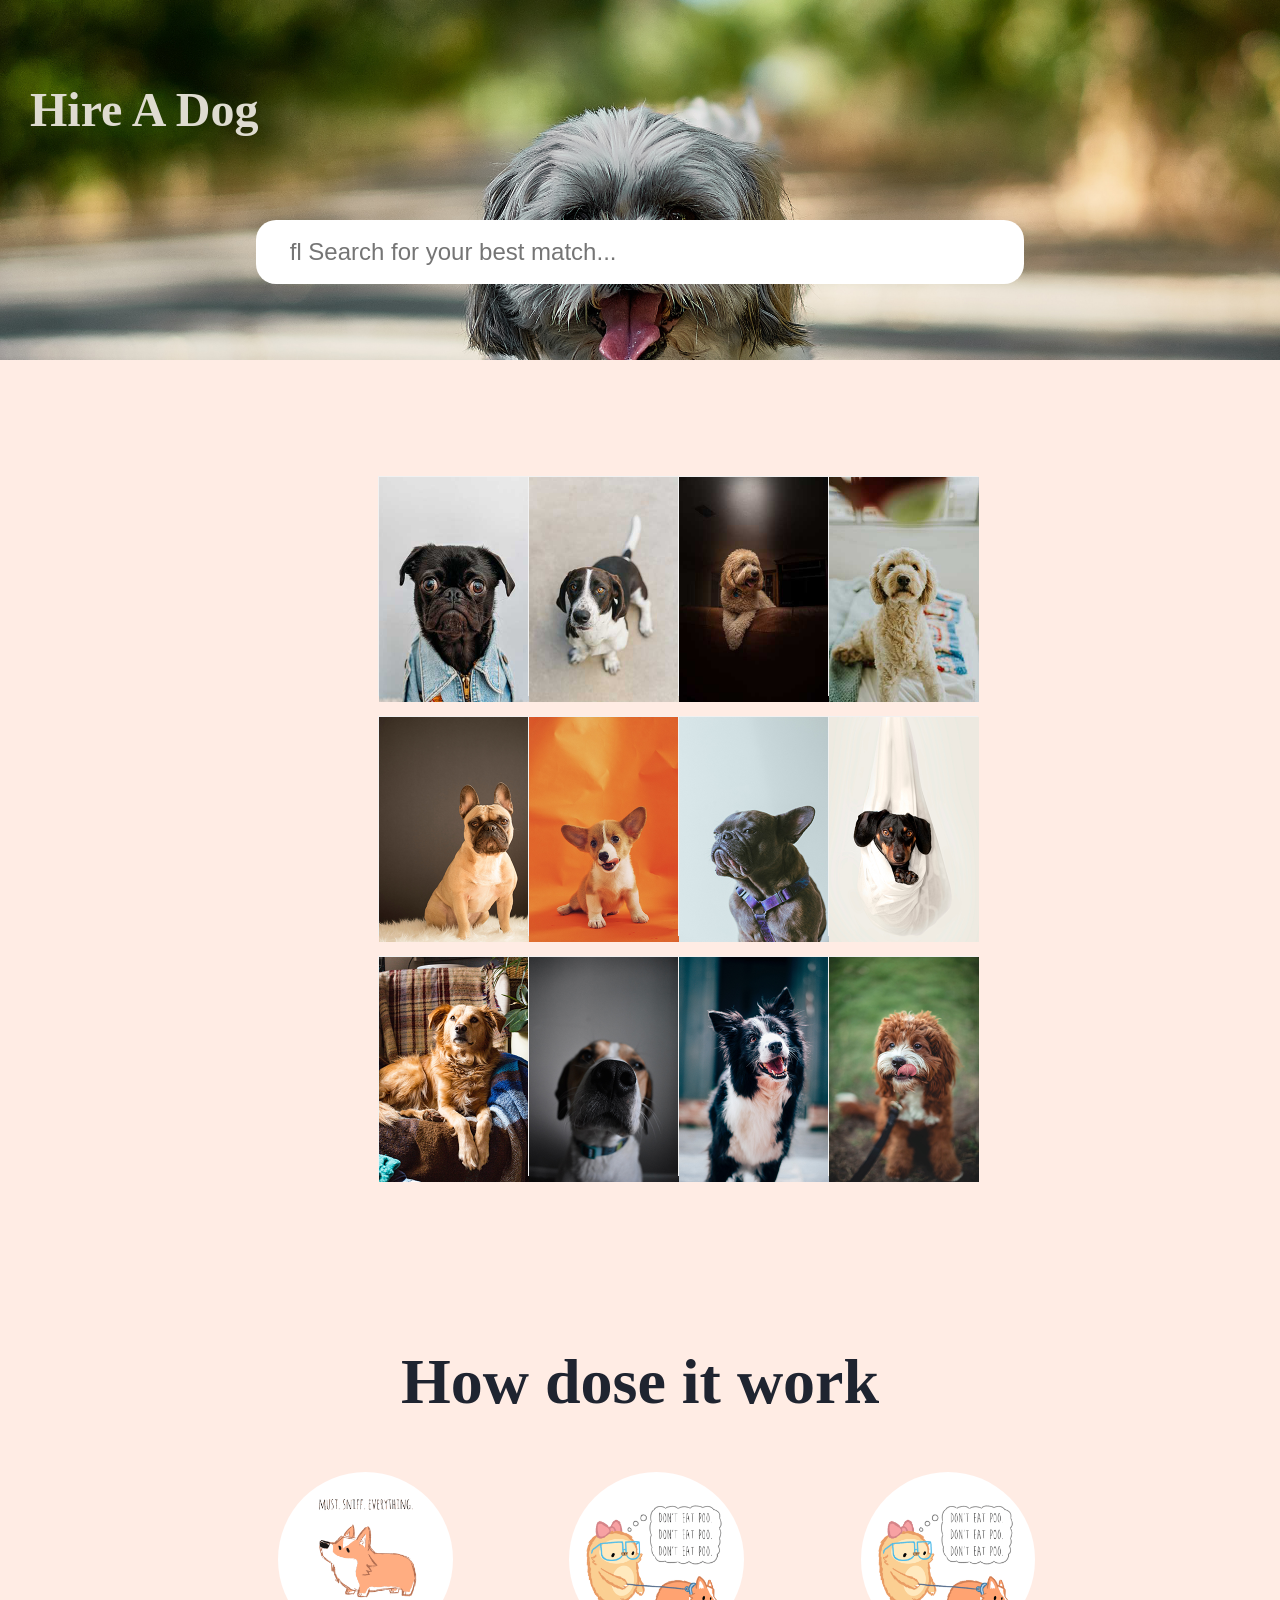
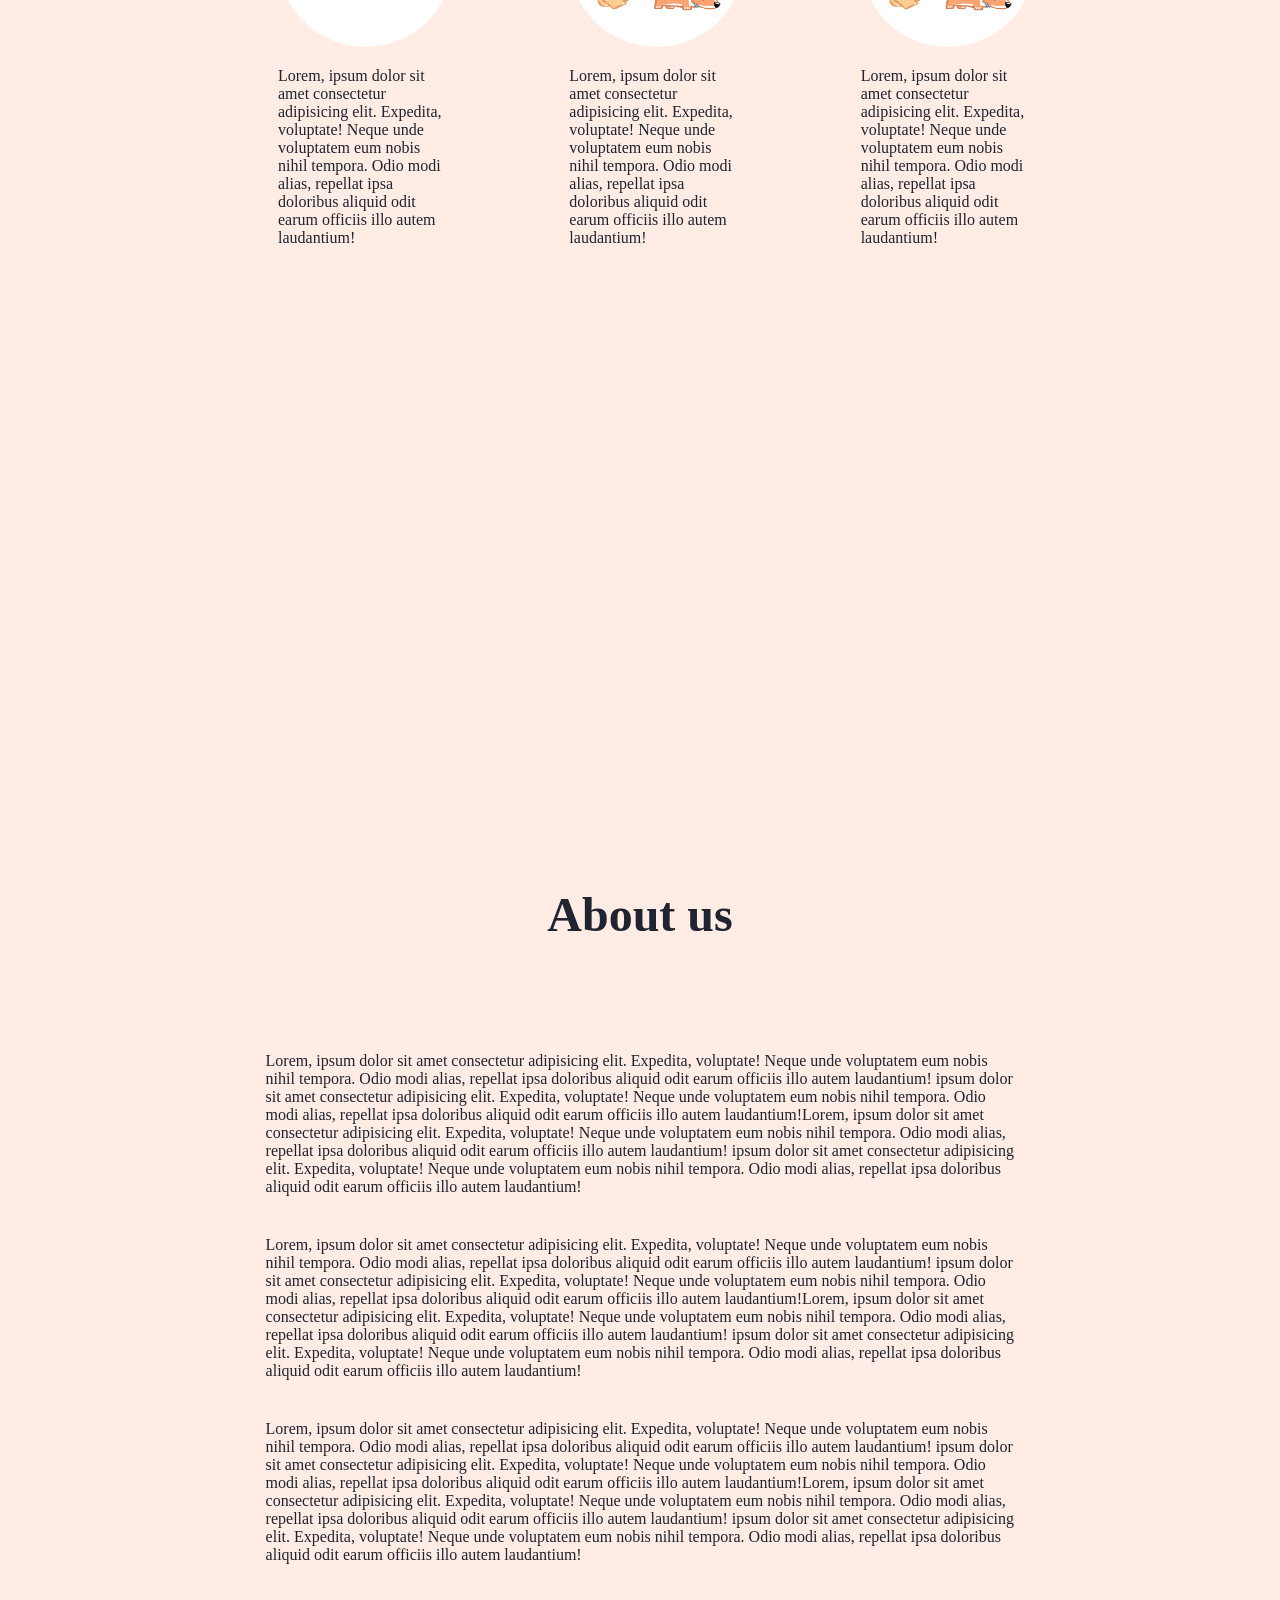
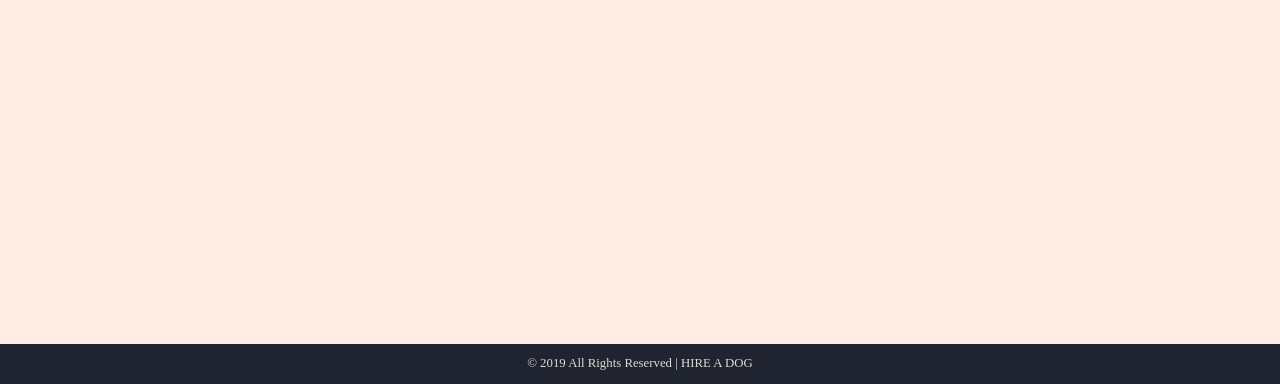
==== commit 92b888ce: "Initial commit" ====
--- a/index.html
+++ b/index.html
@@ -3,12 +3,12 @@
   <head>
     <meta charset="UTF-8" />
     <meta name="viewport" content="width=device-width, initial-scale=1.0" />
-    <link rel="stylesheet" href="../CSS/style.css" />
+    <link rel="stylesheet" href="./css/style.css" />
     <link rel="stylesheet" href="https://use.fontawesome.com/releases/v5.7.2/css/all.css">
     <link href="https://cdnjs.cloudflare.com/ajax/libs/font-awesome/4.7.0/css/font-awesome.min.css" rel="stylesheet"/>
     <script src="https://ajax.googleapis.com/ajax/libs/jquery/3.3.1/jquery.min.js"></script>
-    <link rel="shortcut icon" type="image/png" href="../image/favicon.ico" />
-    <script type="text/javascript" src="../Javascript/script.js"></script>
+    <link rel="shortcut icon" type="image/png" href="./image/favicon.ico" />
+    <script type="text/javascript" src="./Javascript/script.js"></script>
 
     <title>Hire A Dog</title>
 
--- a/css/style.css
+++ b/css/style.css
@@ -0,0 +1,684 @@
+/* color harmony */
+.color {
+  color: #1f2430;
+  color: #f4eeec;
+  color: #dedbd0;
+  color: #ffece4;
+}
+/* Font from google font */
+@import url("https://fonts.googleapis.com/css?family=Righteous");
+
+/* OBS!---------------MOBILE FIRST---------------- */
+
+html,
+body {
+  height: 100%;
+  margin: 0;
+  padding: 0;
+  scroll-behavior: smooth;
+}
+
+*,
+*:before,
+*:after {
+  box-sizing: border-box;
+}
+
+/* Mobile first  */
+
+body {
+  padding: 0;
+  background: #ffece4;
+  font-family: "Righteous", cursive;
+  display: flex;
+  flex-direction: column;
+  min-height: 100vh;
+}
+
+#backToTop {
+  position: fixed;
+  color: #1f2430;
+  border: none;
+  font-size: 50px;
+  margin: 0;
+  padding: 0;
+  right: 50px;
+  bottom: 60px;
+  width: 40px;
+  height: 40px;
+}
+
+
+
+.header-img {
+  background-image: url(../image/header.jpg);
+  background-size: cover;
+  background-repeat: no-repeat;
+  background-position: center;
+  height: 50vmin;
+  width: 100%;
+  position: relative;
+  z-index: -10;
+}
+
+#mySearch {
+  width: 80%;
+  height: 3rem;
+  border-radius: 20px;
+  margin-left: auto;
+  margin-right: auto;
+  position: absolute;
+  top: 180px;
+  left: 10%;
+  border: none;
+}
+
+h2,
+h1 {
+  color: #1f2430;
+  text-align: center;
+}
+
+#h1 {
+  position: absolute;
+  top: 230px;
+  text-align: center;
+  left: 0;
+  right: 0;
+}
+
+.responsive {
+  width: 100%;
+  height: auto;
+}
+
+.container {
+  position: relative;
+  top: 100px;
+}
+
+.items {
+  width: 50%;
+  height: auto;
+  margin: 0 auto;
+  padding-bottom: 20px;
+}
+
+li {
+  list-style: none;
+}
+
+/* The flip card container  */
+.flip-card {
+  background-color: transparent;
+  width: 150px;
+  height: 220px;
+  border: 1px solid #f1f1f1;
+  perspective: 1000px; /* 3D effect */
+}
+
+/* This container is needed to position the front and back side */
+.flip-card-inner {
+  position: relative;
+  width: 100%;
+  height: 100%;
+  text-align: center;
+  transition: transform 0.8s;
+  transform-style: preserve-3d;
+}
+
+/* Do an horizontal flip when you move the mouse over the flip box container */
+.flip-card:hover .flip-card-inner {
+  transform: rotateY(180deg);
+}
+
+/* Position the front and back side */
+.flip-card-front,
+.flip-card-back {
+  position: absolute;
+  width: 100%;
+  height: 100%;
+  backface-visibility: hidden;
+}
+
+/* Style the front side (fallback if image is missing) */
+.flip-card-front {
+  background-color: #bbb;
+  color: black;
+}
+
+/* Style the back side */
+.flip-card-back {
+  background-color: #1f2430;
+  color: white;
+  transform: rotateY(180deg);
+  display: grid;
+}
+
+#h2 {
+  position: relative;
+  top: 250px;
+  padding-bottom: 300px;
+  font-size: 3em;
+}
+
+#h3 {
+  position: relative;
+  top: 20px;
+  font-size: 3em;
+}
+#how-work-sec {
+  margin: 0;
+  top: 25rem;
+}
+
+.stage {
+  width: 100%;
+  top: 50px;
+}
+
+.stage-img {
+  width: 80%;
+  margin: 0 auto;
+  border-radius: 50%;
+  display: flex;
+  justify-content: center;
+}
+
+.stage-tex {
+  width: 60%;
+  margin: 0 auto;
+  padding-top: 20px;
+  border-radius: 50%;
+  color: #1f2430;
+  display: flex;
+  justify-content: center;
+  padding-bottom: 100px;
+}
+
+
+
+
+
+#about-us {
+  margin: 0;
+  top: 25rem;
+}
+
+.about-us-block {
+  display: flex;
+  width: 90%;
+  top: 0px;
+  margin: 0 auto;
+}
+
+
+.about-us-tex {
+  width: 100%;
+  margin: 0 auto;
+  padding-top: 20px;
+  color: #1f2430;
+  padding-bottom: 20px;
+}
+
+
+footer {
+  background-color: #1f2430;
+  width: 100%;
+  position: relative;
+  top: 40%;
+  /* height: 30vh; */
+  /*  margin-bottom: -2rem; */
+  color: #dedbd0;
+  text-align: center;
+  font-size: 0.8em;
+}
+
+
+button {
+  background-color: #ffece4;
+  font-family: "Righteous", cursive;
+  cursor: pointer;
+}
+
+.takeMe {
+  background-color: #dedbd0;
+  color: #1f2430;
+  font-family: "Righteous", cursive;
+  cursor: pointer;
+  text-decoration: none;
+}
+
+#back-h1 {
+  color: #ffece4;
+}
+
+/* form mobil*/
+
+#h1-form{
+  
+    position: absolute;
+    top: 10px;
+    text-align: left;
+    padding-left: 30px;
+    left: 0;
+    right: 0;
+    font-size: 2em;
+    color: #dedbd0;
+  
+}
+
+.back{
+position: relative;
+top: 20px;
+padding-bottom: 20px;
+text-align:center ;
+}
+
+
+ .back a{
+
+text-decoration: none;
+color: #1f2430;
+font-size: 1.2em;
+}
+
+
+#rubrik1,
+#rubrik2 {
+  position: relative;
+  text-align: center;
+  color: #1f2430;
+}
+
+#rubrik1 {
+  top: 5px;
+}
+#form1,
+#form2 {
+  position: relative;
+  width: 96%;
+  margin: 0 2%;
+}
+#item1,
+#item2,
+#item3,
+#item4,
+#item5,
+#item6,
+#item7,
+#item8,
+#item9,
+#item10,
+#item11,
+#item12,
+#item13,
+#item14,
+#item15,
+#item16 {
+  padding: 5px;
+}
+label {
+  color: #1f2430;
+}
+input {
+  width: 100%;
+  padding: 7px;
+}
+
+#form1 {
+  top: 20px;
+}
+#rubrik2 {
+  top: 30px;
+}
+#form2 {
+  top: 150px;
+}
+#item16 {
+  display: flex;
+}
+#item15 #invoice {
+  width: auto;
+  cursor: pointer;
+}
+#item16 #order {
+  margin-left: auto;
+  width: 70px;
+  background-color: #1f2430;
+  color: white;
+  border-radius: 10px;
+  font-family: "Bangers", cursive, Arial, Helvetica, sans-serif;
+  font-size: 15px;
+  cursor: pointer;
+}
+
+#text0 {
+  
+  position: relative;
+  top: 200px;
+  width: 90%;
+  margin: 0 auto;
+}
+
+/* End of form mobil */
+
+@media (min-width: 768px) {
+  /* -------------DESKTOP VERSION--------------- */
+
+  #backToTop {
+    position: fixed;
+    color: #1f2430;
+    border: none;
+    font-size: 50px;
+    margin: 0;
+    padding: 0;
+    right: 50px;
+    bottom: 60px;
+    width: 40px;
+    height: 40px;
+  }
+
+  
+
+  .header-img {
+    height: 40vmin;
+    top: 0px;
+  }
+
+  #mySearch {
+    width: 60%;
+    height: 4rem;
+    border-radius: 20px;
+    margin-left: auto;
+    margin-right: auto;
+    position: absolute;
+    top: 220px;
+    left: 20%;
+    font-size: 1.5em;
+  }
+
+  #h1 {
+    position: absolute;
+    top: 50px;
+    text-align: left;
+    padding-left: 30px;
+    left: 0;
+    right: 0;
+    font-size: 3em;
+    color: #dedbd0;
+  }
+
+
+
+  #myMenu {
+    width:40% ;
+    margin-left: 300px;
+    
+  }
+
+  .container > ul {
+    display: grid;
+    grid-template-columns: 1fr 1fr 1fr 1fr ;
+    padding-bottom: 80px;
+    width: 0;
+    z-index: -1;
+    
+  }
+
+  /* ----------Flip card start here--------- */
+
+  /* The flip card container  */
+  .flip-card {
+    background-color: transparent;
+    width: 150px;
+    height: 220px;
+    border: 1px solid #f1f1f1;
+    perspective: 1000px; /* 3D effect */
+  }
+
+  /* This container is needed to position the front and back side */
+  .flip-card-inner {
+    position: relative;
+    width: 100%;
+    height: 100%;
+    text-align: center;
+    transition: transform 0.8s;
+    transform-style: preserve-3d;
+  }
+
+  /* Do an horizontal flip when you move the mouse over the flip box container */
+  .flip-card:hover .flip-card-inner {
+    transform: rotateY(180deg);
+  }
+
+  /* Position the front and back side */
+  .flip-card-front,
+  .flip-card-back {
+    position: absolute;
+    width: 100%;
+    height: 100%;
+    backface-visibility: hidden;
+  }
+
+  /* Style the front side (fallback if image is missing) */
+  .flip-card-front {
+    background-color: #bbb;
+    color: black;
+  }
+
+  /* Style the back side */
+  .flip-card-back {
+    background-color: #1f2430;
+    color: white;
+    transform: rotateY(180deg);
+    display: grid;
+  }
+
+  /* ----------Flip card end here--------- */
+  #h2 {
+    position: relative;
+    top: 100px;
+    font-size: 4em;
+    padding-bottom: 100px;
+  }
+
+  #h3 {
+    position: relative;
+    top: 250px;
+    padding-bottom: 300px;
+    font-size: 3em;
+  }
+  #how-work-sec {
+    margin: 0 10%;
+    top: 18rem;
+    display: flex;
+    justify-content: center;
+    padding-bottom: 300px;
+    padding-left: 150px;
+  }
+
+  .stage {
+    width: 60%;
+    top: 50px;
+  }
+
+  .stage-img {
+    width: 60%;
+    margin: 0;
+    border-radius: 50%;
+    display: flex;
+    justify-content: center;
+  }
+
+  .stage-tex {
+    width: 60%;
+    margin: 0;
+    padding-top: 20px;
+    border-radius: 50%;
+    color: #1f2430;
+    display: flex;
+    justify-content: center;
+    padding-bottom: 50px;
+  }
+
+
+  #about-us {
+    margin: 0;
+    top: 25rem;
+  }
+  
+  .about-us-block {
+    display: flex;
+    width: 90%;
+    top: 0px;
+    margin: 0 auto;
+  }
+  
+  
+  .about-us-tex {
+    
+    width: 65%;
+    margin: 0 auto;
+    padding-top: 20px;
+    color: #1f2430;
+    padding-bottom: 20px;
+  }
+
+  
+  footer {
+    background-color: #1f2430;
+    width: 100%;
+    position: relative;
+     top: 40%; 
+    /* height: 30vh; */
+    /*  margin-bottom: -2rem; */
+    color: #dedbd0;
+    text-align: center;
+    font-size: 0.8em;
+  }
+
+  /*** form start ****/
+
+
+  #h1-form {
+    position: absolute;
+    top: 50px;
+    text-align: left;
+    padding-left: 30px;
+    left: 0;
+    right: 0;
+    font-size: 3em;
+    color: #dedbd0;
+  }
+
+  #form1,
+  #form2 {
+    width: 40%;
+    margin: auto;
+    height: auto;
+    padding: 10px;
+    display: grid;
+    gap: 10px;
+  }
+
+  #rubrik1 {
+    top: 20px;
+  }
+  #rubrik2 {
+    top: 40px;
+  }
+  #form1 {
+    top: 20px;
+    grid-template-columns: 1fr 1fr;
+    grid-template-rows: auto;
+    grid-template-areas:
+      "cell1 cell2" "cell3 ." "cell4 cell4" "cell5 cell5" "cell6 cell7" "cell8 ." "cell9 ."
+      "cell10 cell11";
+  }
+  #item1 {
+    grid-area: cell1;
+  }
+  #item2 {
+    grid-area: cell2;
+  }
+  #item3 {
+    grid-area: cell3;
+  }
+  #item4 {
+    grid-area: cell4;
+  }
+  #item5 {
+    grid-area: cell5;
+  }
+  #item6 {
+    grid-area: cell6;
+  }
+  #item7 {
+    grid-area: cell7;
+  }
+  #item8 {
+    grid-area: cell8;
+  }
+  #item9 {
+    grid-area: cell9;
+  }
+  #item10 {
+    grid-area: cell10;
+  }
+  #item11 {
+    grid-area: cell11;
+  }
+
+#form2 {
+  top: 20px;
+  grid-template-columns: 1fr;
+  grid-template-rows: auto;
+  grid-template-areas: "cell12" "cell13" "cell14" "cell15" "cell16";
+}
+#item12 {
+  grid-area: cell12;
+}
+#item13 {
+  grid-area: cell13;
+}
+#item14 {
+  grid-area: cell14;
+}
+#item15 {
+  grid-area: cell15;
+}
+#item16 {
+  grid-area: cell16;
+}
+
+#text0 {
+  
+  position: relative;
+  top: 50px;
+  width: 40%;
+  margin: 0 auto;
+  
+}
+
+.back{
+  position: fixed;
+  top: 500px;
+  left: 50px;
+  
+  
+  }
+
+.back a{
+  
+  text-decoration: none;
+  color: #1f2430;
+  font-size: 1.2em;
+  line-height:1.2em;
+  left: 50px;
+  text-align:center ;
+  
+  }
+
+/* Form desktop ends here */
+}
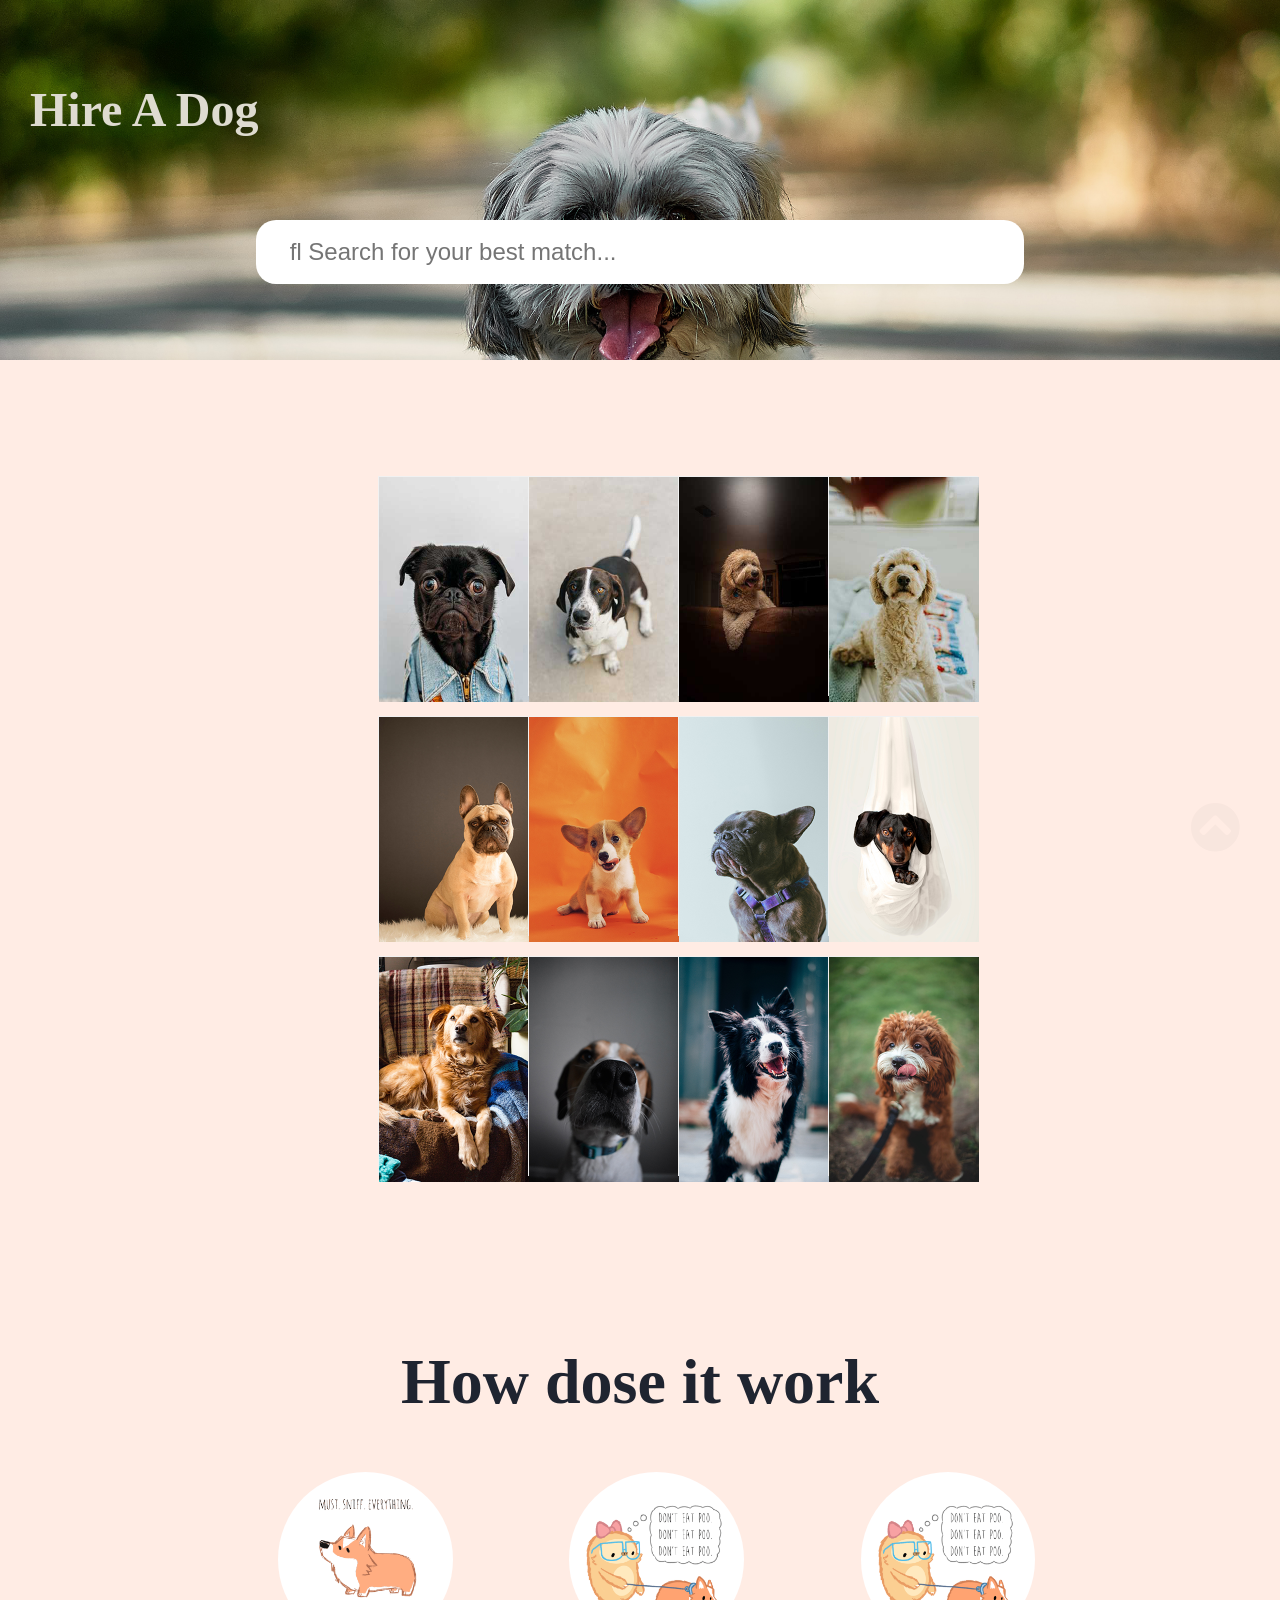
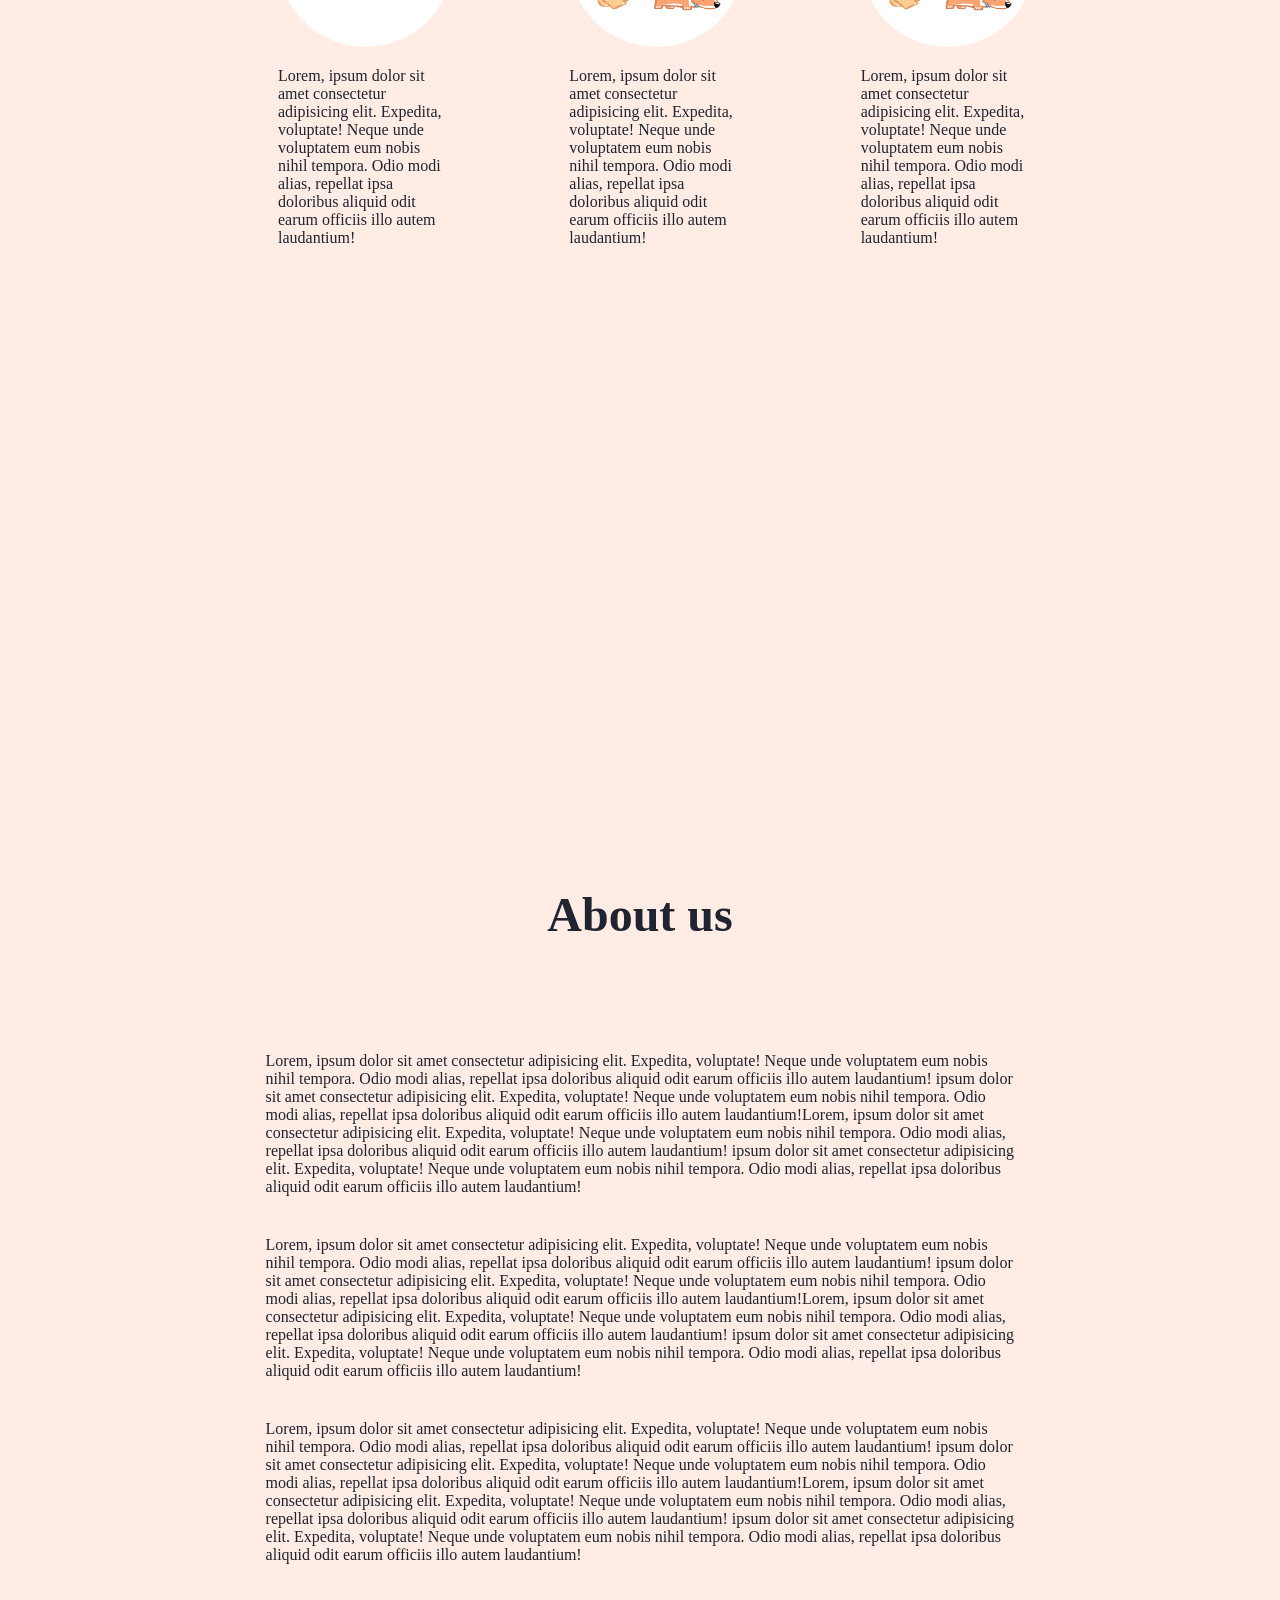
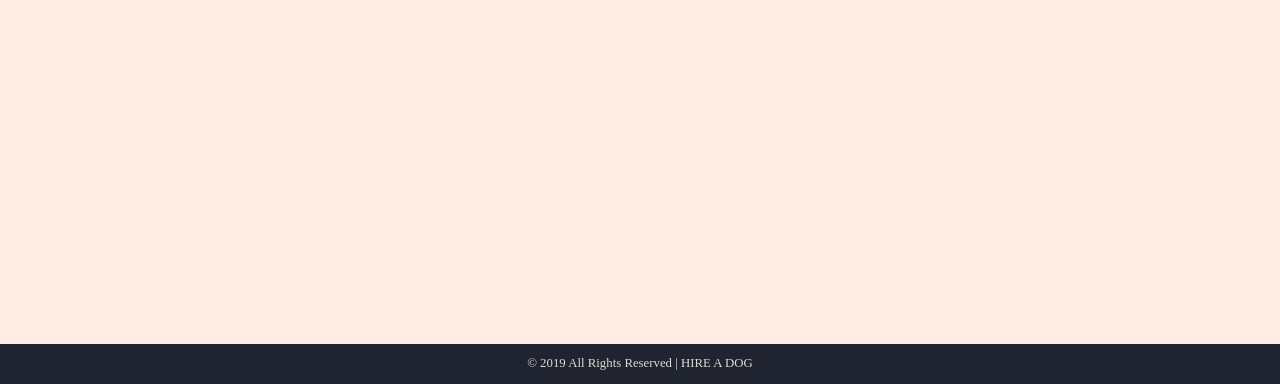
==== commit 562d0ebc: "Initial commit" ====
--- a/index.html
+++ b/index.html
@@ -47,7 +47,7 @@
           <div class="flip-card">
             <div class="flip-card-inner">
               <div class="flip-card-front">
-                <img src=../image/1.jpg
+                <img src=./image/1.jpg
                 alt="Avatar" style="width:150px;height:auto;"><a href="#"
                   ><!-- Running Jumping Zumba  --></a>
               </div>
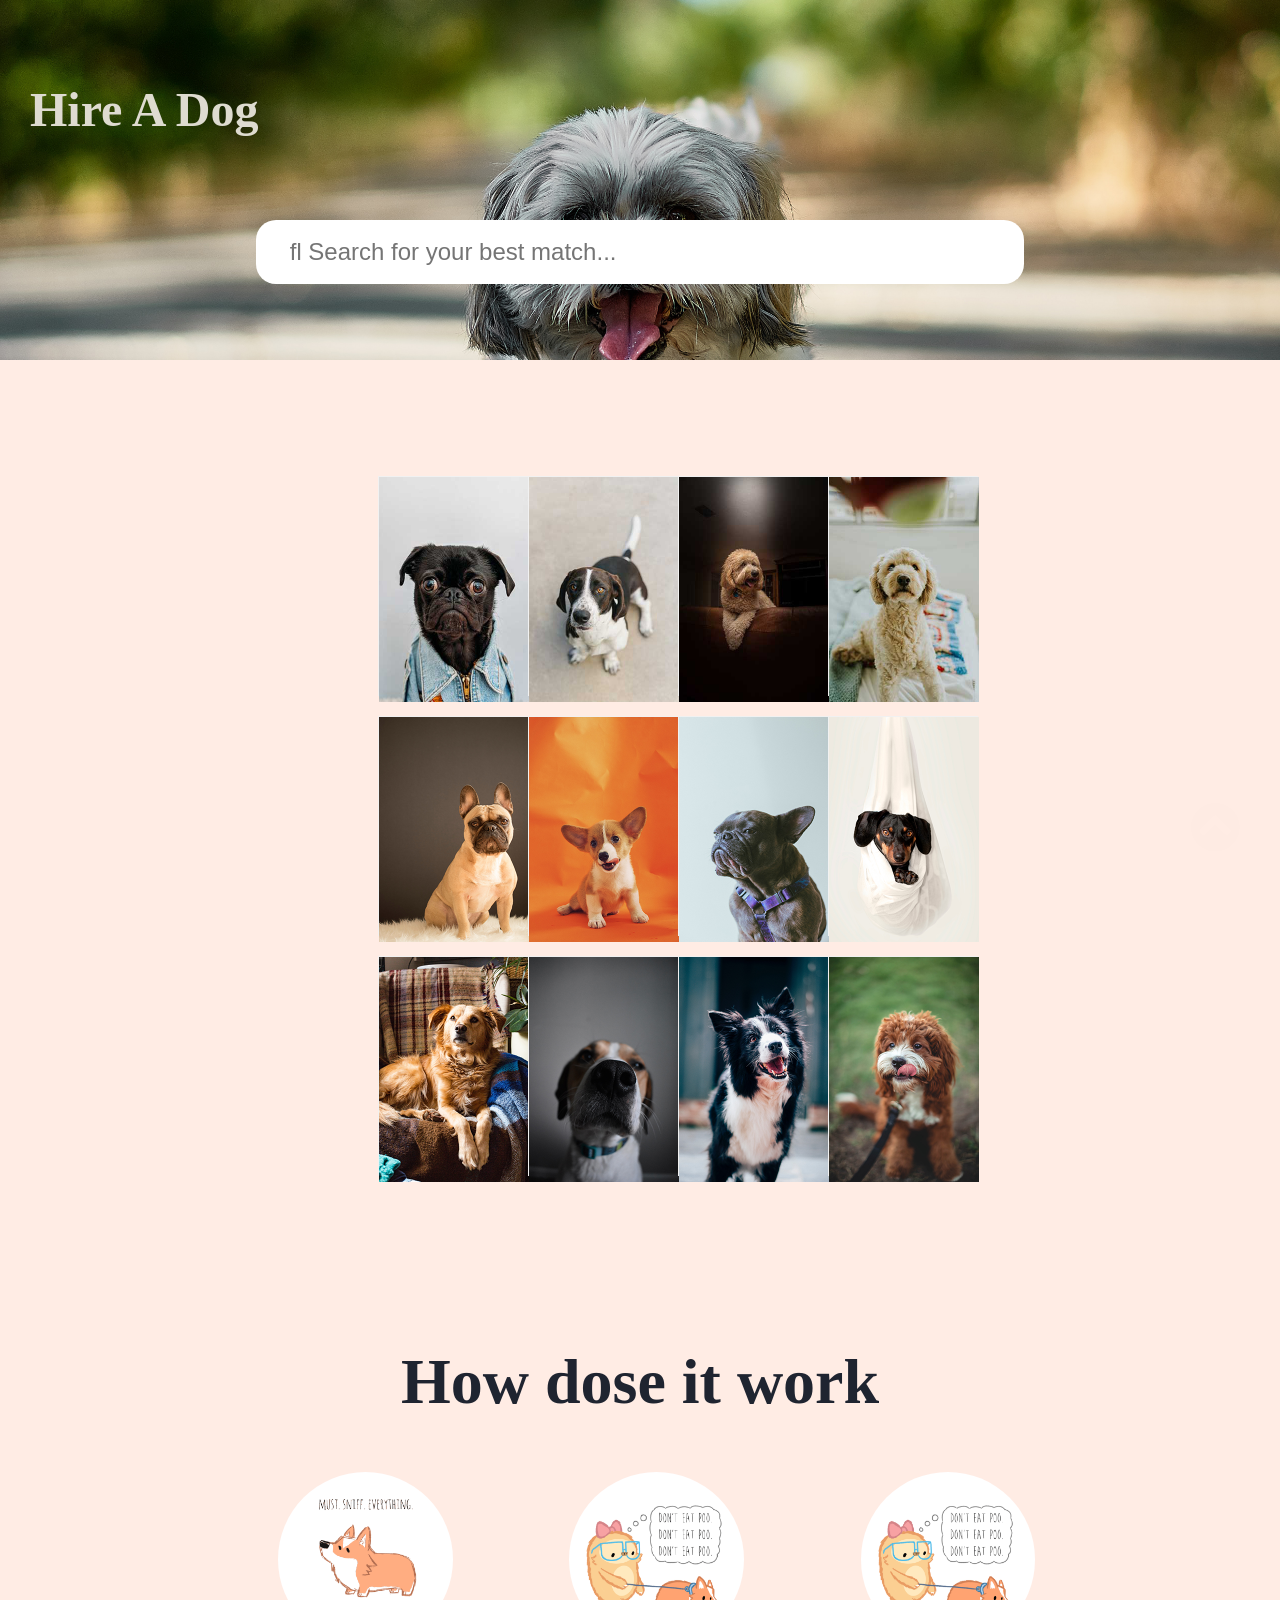
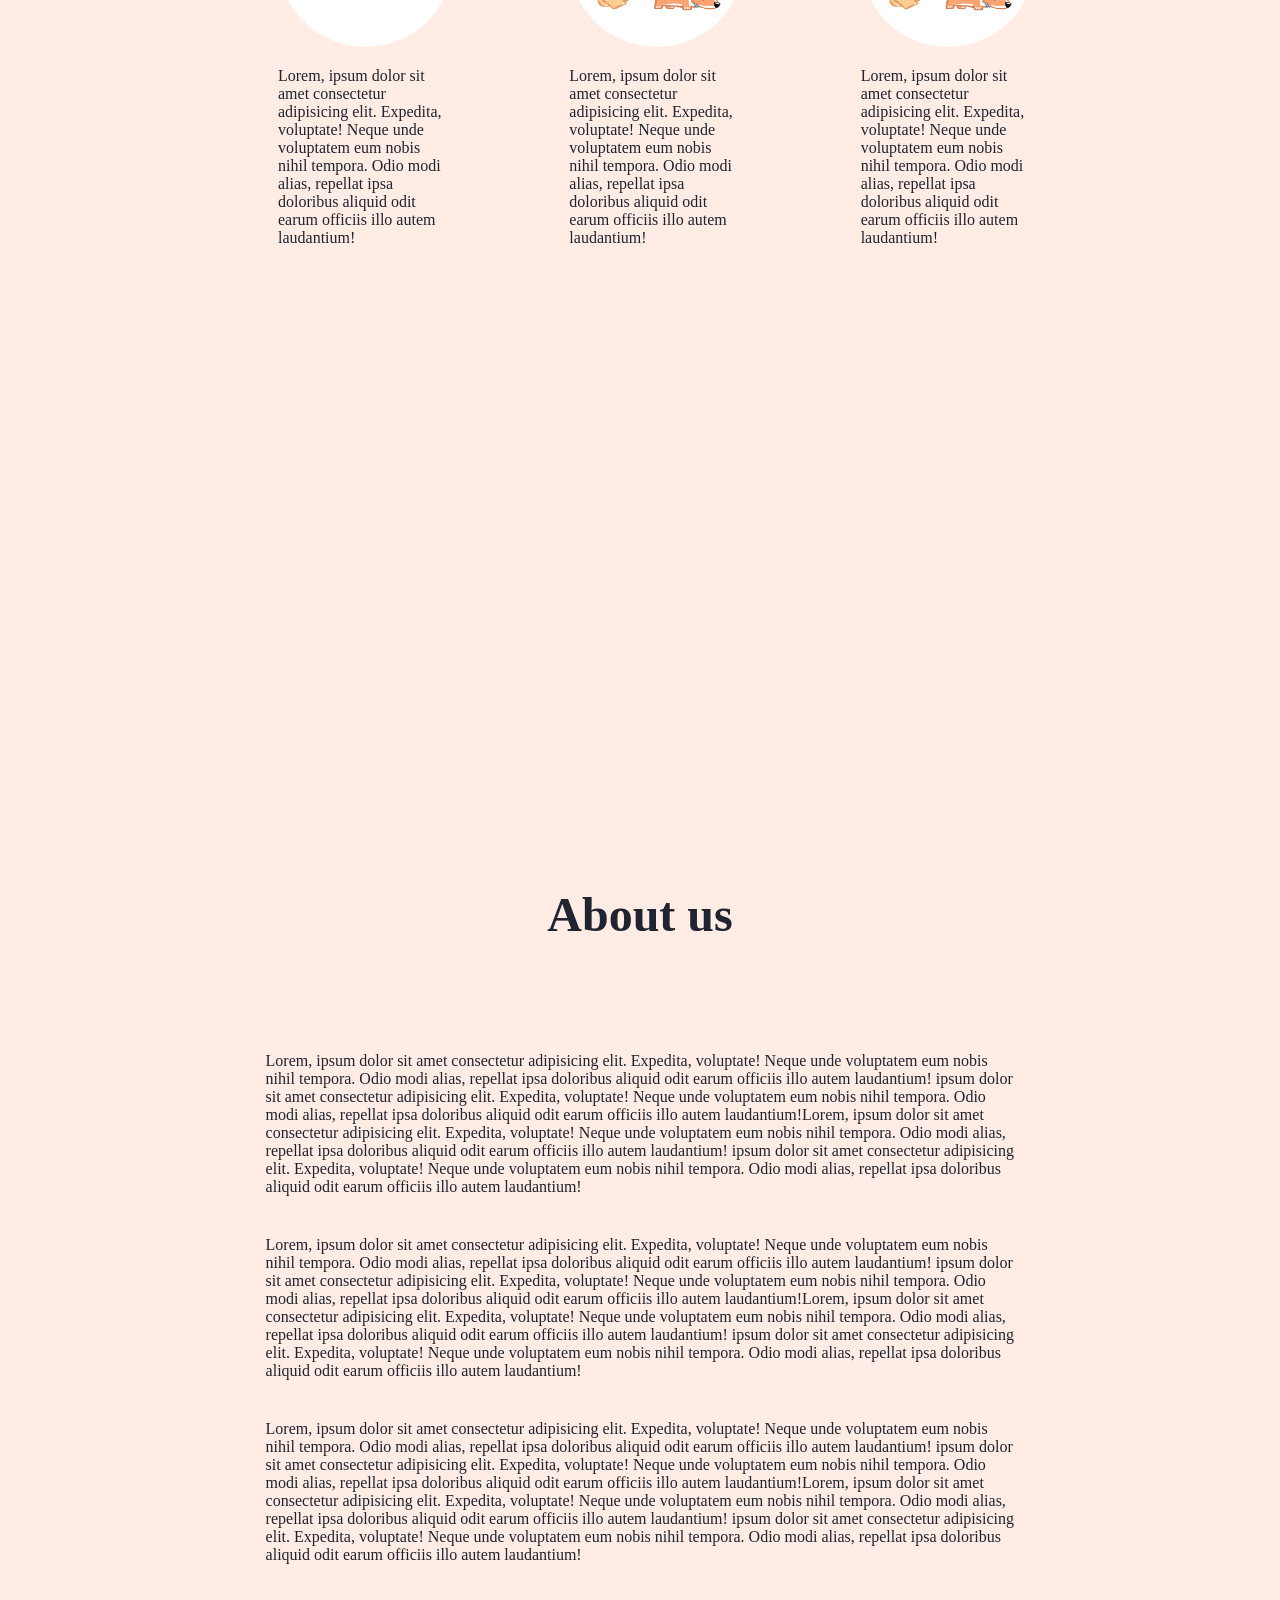
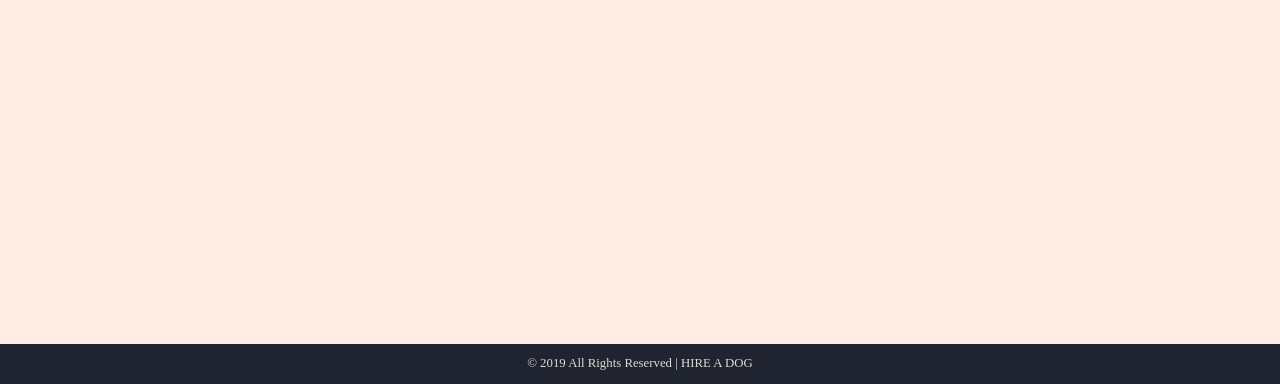
==== commit 7dfc2e99: "Initial commit" ====
--- a/index.html
+++ b/index.html
@@ -66,7 +66,7 @@
           <div class="flip-card">
             <div class="flip-card-inner">
               <div class="flip-card-front">
-                <img src=../image/2.jpg alt="Avatar"
+                <img src=./image/2.jpg alt="Avatar"
                 style="width:150px;height:auto;"><a href="#"
                   ><!-- Eating sleeping TV Sporty --></a>
               </div>
@@ -86,7 +86,7 @@
           <div class="flip-card">
             <div class="flip-card-inner">
               <div class="flip-card-front">
-                <img src=../image/3.jpg alt="Avatar"
+                <img src=./image/3.jpg alt="Avatar"
                 style="width:150px;height:auto;"><a href="#"
                   ><!-- Running Elegant YOGA Tough--></a>
               </div>
@@ -106,7 +106,7 @@
           <div class="flip-card">
             <div class="flip-card-inner">
               <div class="flip-card-front">
-                <img src=../image/4.jpg
+                <img src=./image/4.jpg
                 alt="Avatar" style="width:150px;height:auto;"><a href="#"
                   ><!-- Jumping Finding stuff Sporty --></a>
               </div>
@@ -126,7 +126,7 @@
           <div class="flip-card">
             <div class="flip-card-inner">
               <div class="flip-card-front">
-                <img src=../image/5.jpg
+                <img src=./image/5.jpg
                 alt="Avatar" style="width:150px;height:auto;"><a href="#"
                   ><!-- Running  Jumping Zumba General --></a>
               </div>
@@ -145,7 +145,7 @@
           <div class="flip-card">
             <div class="flip-card-inner">
               <div class="flip-card-front">
-                <img src=../image/6.jpg alt="Avatar"
+                <img src=./image/6.jpg alt="Avatar"
                 style="width:150px;height:auto;"><a href="#"
                   ><!-- Eating sleeping TV Classic --></a>
               </div>
@@ -165,7 +165,7 @@
           <div class="flip-card">
             <div class="flip-card-inner">
               <div class="flip-card-front">
-                <img src=../image/7.jpg alt="Avatar"
+                <img src=./image/7.jpg alt="Avatar"
                 style="width:150px;height:auto;"><a href="#"
                   ><!-- Running Elegant YOGA  --></a>
               </div>
@@ -185,7 +185,7 @@
           <div class="flip-card">
             <div class="flip-card-inner">
               <div class="flip-card-front">
-                <img src=../image/8.jpg
+                <img src=./image/8.jpg
                 alt="Avatar" style="width:150px;height:auto;"><a href="#"
                   ><!-- Jumping Finding stuff Classic --></a>
               </div>
@@ -204,7 +204,7 @@
           <div class="flip-card">
             <div class="flip-card-inner">
               <div class="flip-card-front">
-                <img src=../image/9.jpg
+                <img src=./image/9.jpg
                 alt="Avatar" style="width:150px;height:auto;"><a href="#"
                   ><!-- Running  Jumping Zumba General --></a>
               </div>
@@ -223,7 +223,7 @@
           <div class="flip-card">
             <div class="flip-card-inner">
               <div class="flip-card-front">
-                <img src=../image/10.jpg alt="Avatar"
+                <img src=./image/10.jpg alt="Avatar"
                 style="width:150px;height:auto;"><a href="#"
                   ><!-- Elegant sleeping TV Cute --></a>
               </div>
@@ -243,7 +243,7 @@
           <div class="flip-card">
             <div class="flip-card-inner">
               <div class="flip-card-front">
-                <img src=../image/11.jpg alt="Avatar"
+                <img src=./image/11.jpg alt="Avatar"
                 style="width:150px;height:auto;"><a href="#"
                   ><!-- Running Jumping YOGA Friendly --></a>
               </div>
@@ -263,7 +263,7 @@
           <div class="flip-card">
             <div class="flip-card-inner">
               <div class="flip-card-front">
-                <img src=../image/12.jpg
+                <img src=./image/12.jpg
                 alt="Avatar" style="width:150px;height:auto;"><a href="#"
                   ><!-- Jumping Finding stuff Cute --></a>
               </div>
@@ -289,21 +289,21 @@
     <section id="how-work-sec">
 
       <div class="stage">
-        <img class="stage-img" src="../image/gif/1.gif" />
+        <img class="stage-img" src="./image/gif/1.gif" />
         <span class="stage-tex">Lorem, ipsum dolor sit amet consectetur adipisicing elit. Expedita,
           voluptate! Neque unde voluptatem eum nobis nihil tempora. Odio modi
           alias, repellat ipsa doloribus aliquid odit earum officiis illo autem
           laudantium!</span>
       </div>
       <div class="stage">
-        <img class="stage-img" src="../image/gif/2.gif" />
+        <img class="stage-img" src="./image/gif/2.gif" />
         <span class="stage-tex">Lorem, ipsum dolor sit amet consectetur adipisicing elit. Expedita,
           voluptate! Neque unde voluptatem eum nobis nihil tempora. Odio modi
           alias, repellat ipsa doloribus aliquid odit earum officiis illo autem
           laudantium!</span>
       </div>
       <div class="stage">
-        <img class="stage-img" src="../image/gif/2.gif" />
+        <img class="stage-img" src="./image/gif/2.gif" />
         <span class="stage-tex">Lorem, ipsum dolor sit amet consectetur adipisicing elit. Expedita,
           voluptate! Neque unde voluptatem eum nobis nihil tempora. Odio modi
           alias, repellat ipsa doloribus aliquid odit earum officiis illo autem
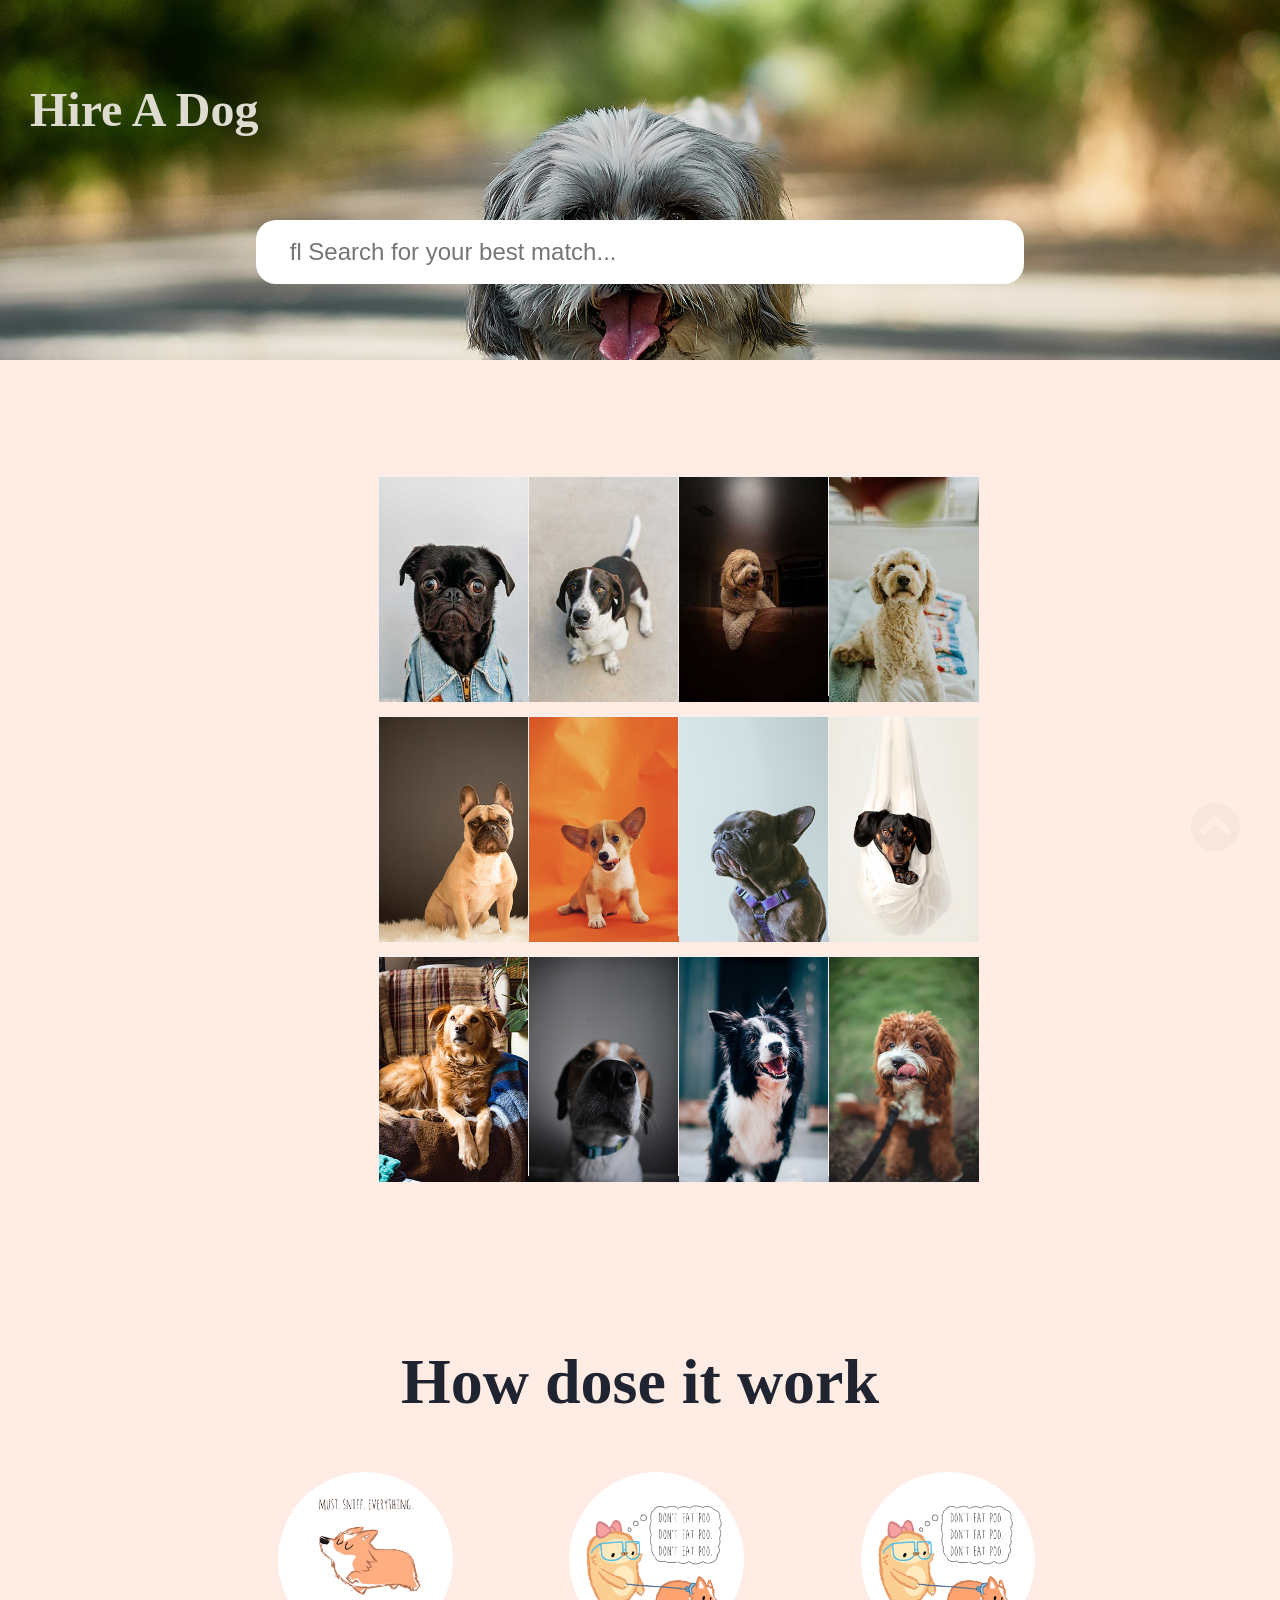
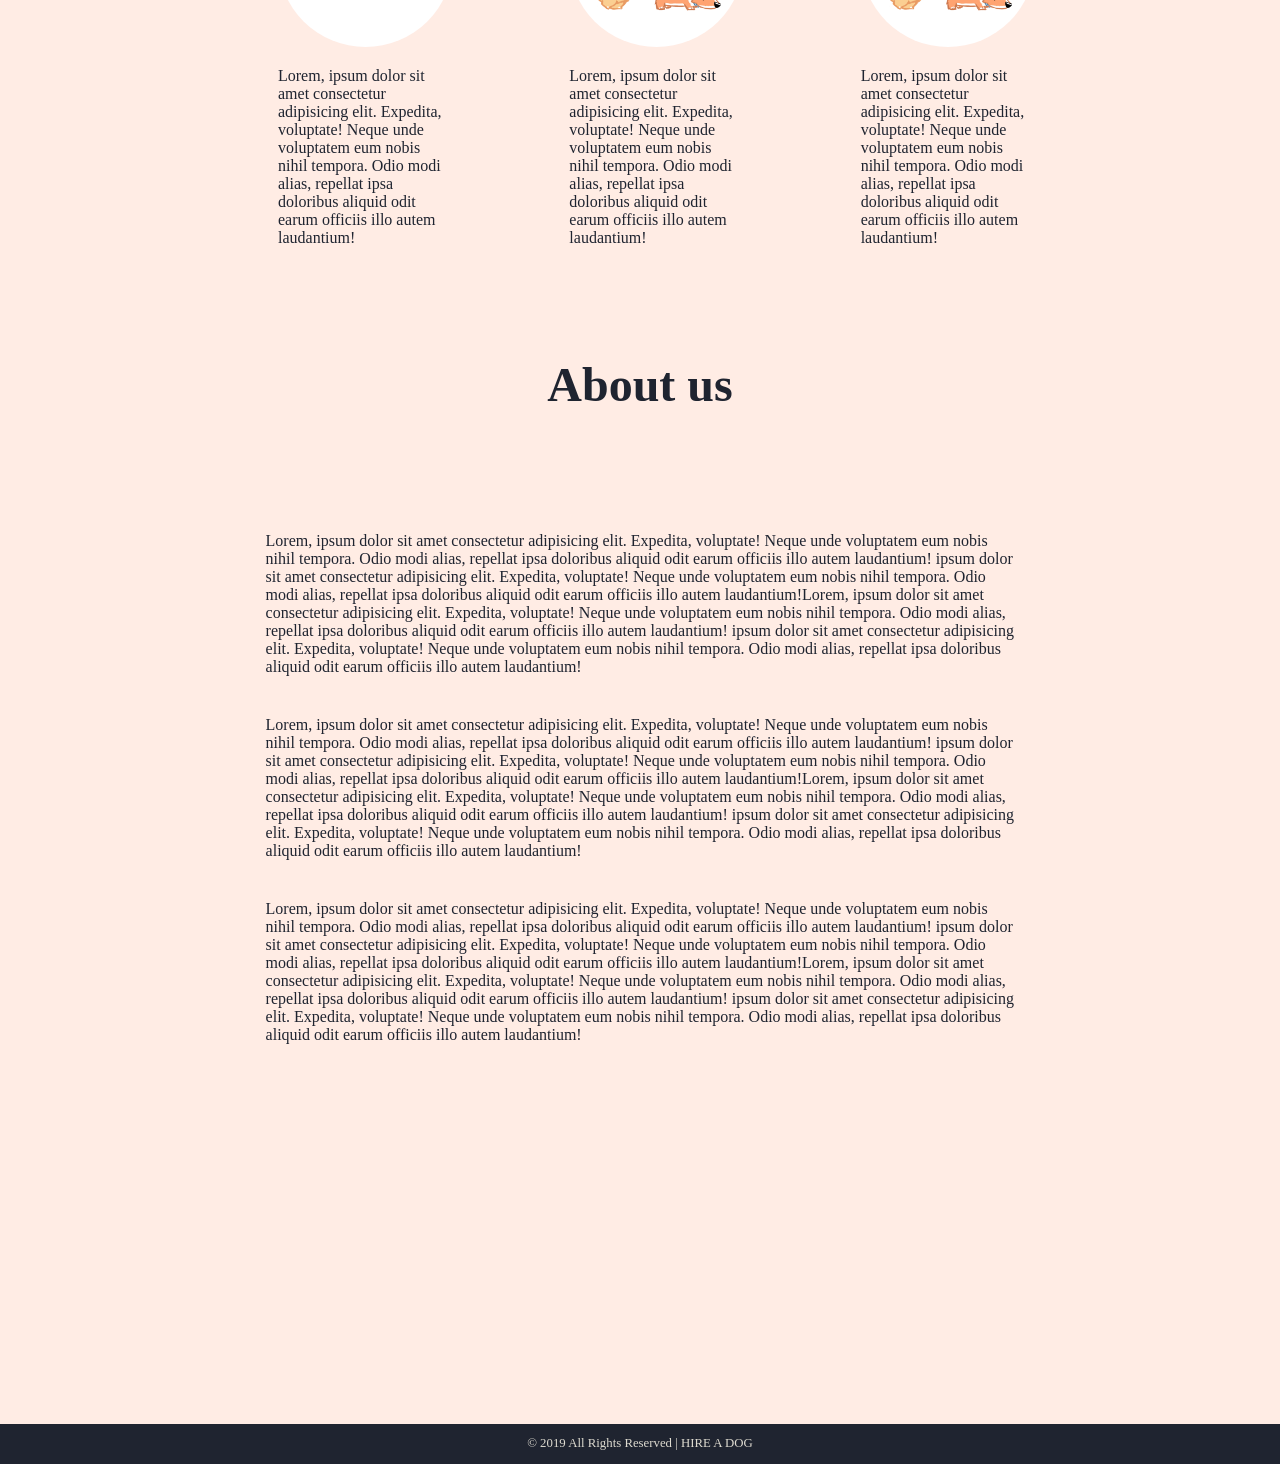
==== commit 22ee0588: "Initial commit" ====
--- a/index.html
+++ b/index.html
@@ -28,8 +28,14 @@
       placeholder="    &#xF002; Search for your best match..."
       title="Type in a category"
     />
+    <!-- end of the Search bar -->
+
 
     <h1 id="h1">Hire A Dog</h1>
+
+
+
+    <!-- The dogs container -->
 
     <div class="container">
       <ul id="myMenu">
@@ -283,6 +289,9 @@
     </div>
 
    
+      <!-- End of the dogs container -->
+
+
 
     <h2 id="h2">How dose it work</h2>
 
@@ -311,6 +320,15 @@
       </div>
     </section> 
 
+
+
+
+
+
+
+
+
+
     <h2 id="h3">About us</h2>
 
     <section id="about-us">
@@ -367,13 +385,23 @@
 
     
 
+
+
+
+
     <footer>
       <p>&copy; 2019 All Rights Reserved | HIRE A DOG</p>
     </footer>
 
+
+
+
     <button id="backToTop">
       <i class="fas fa-chevron-circle-up"></i>
     </button>
+
+
+    
   </body>
 </html>
 
--- a/css/style.css
+++ b/css/style.css
@@ -108,6 +108,11 @@
   list-style: none;
 }
 
+
+
+
+
+
 /* The flip card container  */
 .flip-card {
   background-color: transparent;
@@ -155,6 +160,13 @@
   display: grid;
 }
 
+/* End of the flip card container  */
+
+
+
+
+
+
 #h2 {
   position: relative;
   top: 250px;
@@ -198,8 +210,6 @@
 
 
 
-
-
 #about-us {
   margin: 0;
   top: 25rem;
@@ -227,8 +237,6 @@
   width: 100%;
   position: relative;
   top: 40%;
-  /* height: 30vh; */
-  /*  margin-bottom: -2rem; */
   color: #dedbd0;
   text-align: center;
   font-size: 0.8em;
@@ -253,7 +261,13 @@
   color: #ffece4;
 }
 
-/* form mobil*/
+
+
+
+/* form mobil start here*/
+
+
+
 
 #h1-form{
   
@@ -363,7 +377,12 @@
 
 /* End of form mobil */
 
+
+
 @media (min-width: 768px) {
+
+
+
   /* -------------DESKTOP VERSION--------------- */
 
   #backToTop {
@@ -476,6 +495,9 @@
   }
 
   /* ----------Flip card end here--------- */
+
+
+
   #h2 {
     position: relative;
     top: 100px;
@@ -485,8 +507,7 @@
 
   #h3 {
     position: relative;
-    top: 250px;
-    padding-bottom: 300px;
+    padding-bottom: 80px;
     font-size: 3em;
   }
   #how-work-sec {
@@ -494,7 +515,6 @@
     top: 18rem;
     display: flex;
     justify-content: center;
-    padding-bottom: 300px;
     padding-left: 150px;
   }
 
@@ -550,15 +570,19 @@
     background-color: #1f2430;
     width: 100%;
     position: relative;
-     top: 40%; 
-    /* height: 30vh; */
-    /*  margin-bottom: -2rem; */
+    top: 40%; 
     color: #dedbd0;
     text-align: center;
     font-size: 0.8em;
   }
 
-  /*** form start ****/
+
+
+
+  /**** form start ****/
+
+
+
 
 
   #h1-form {
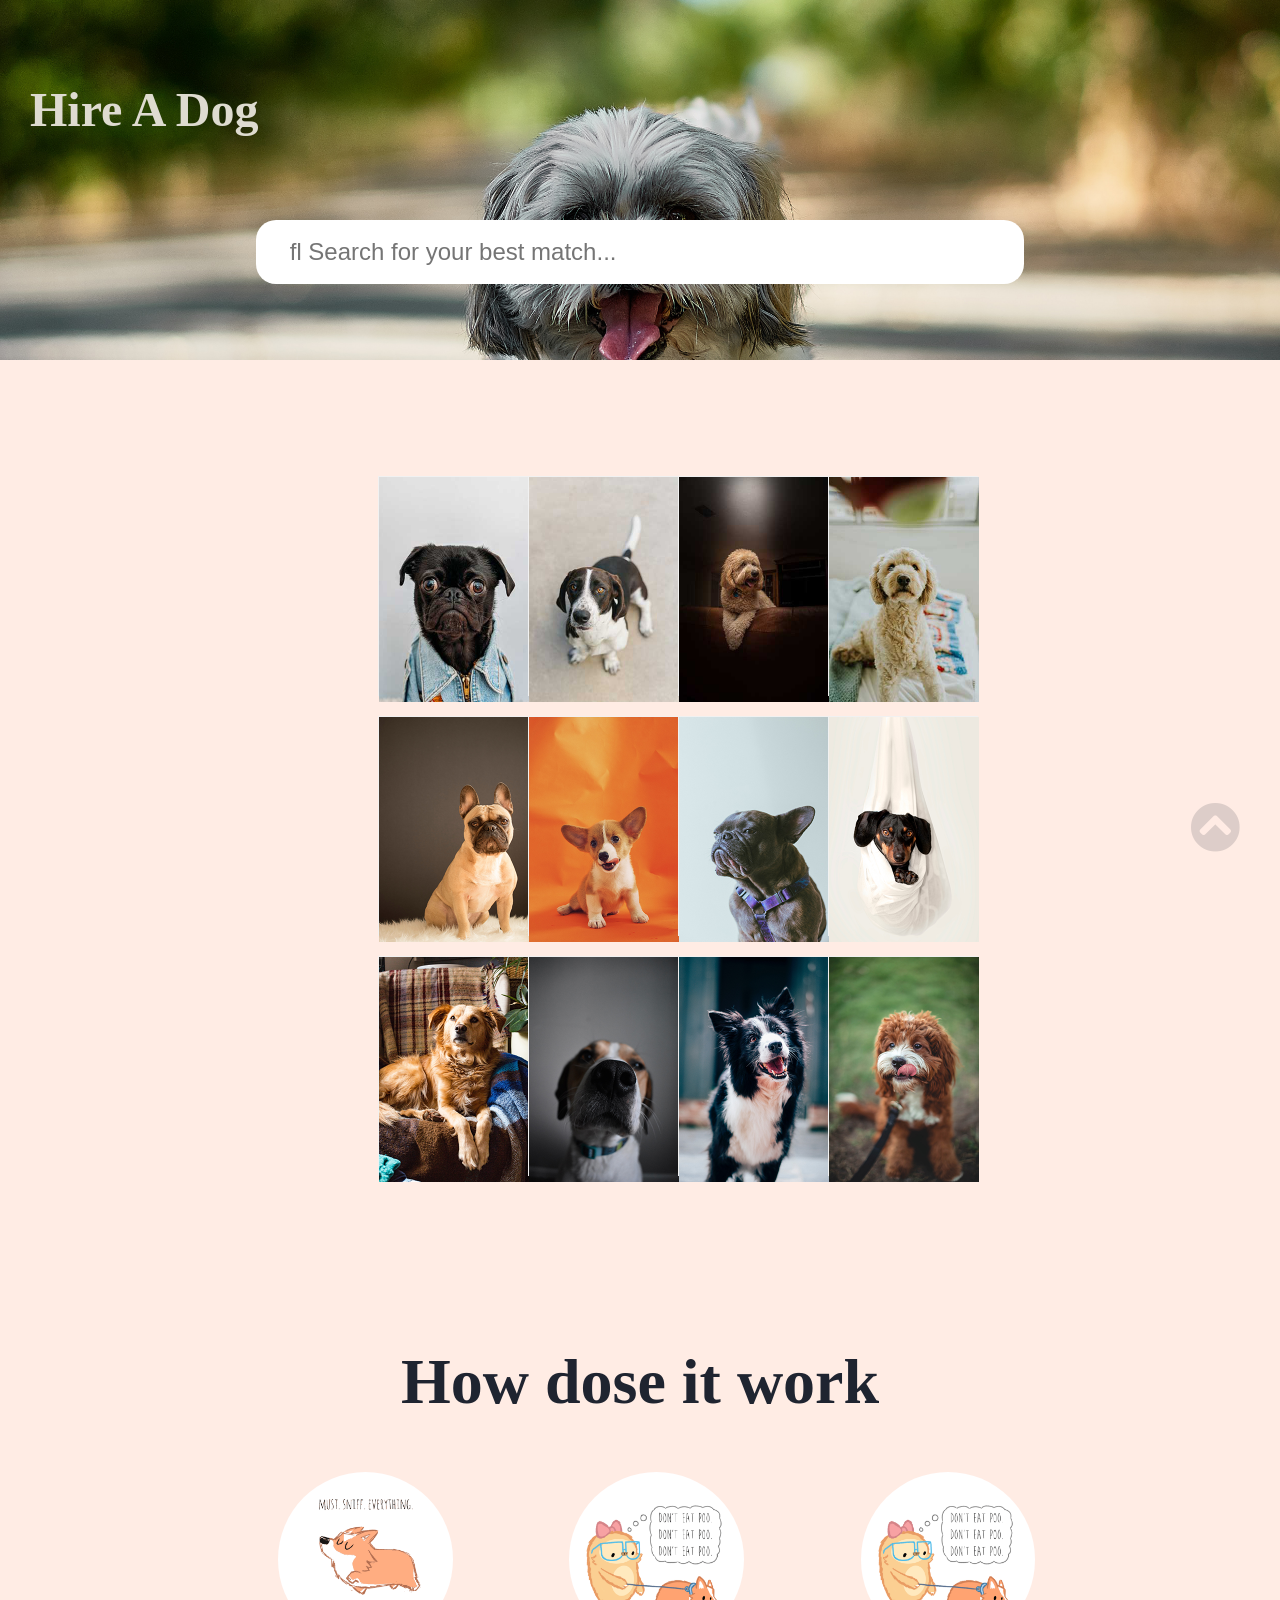
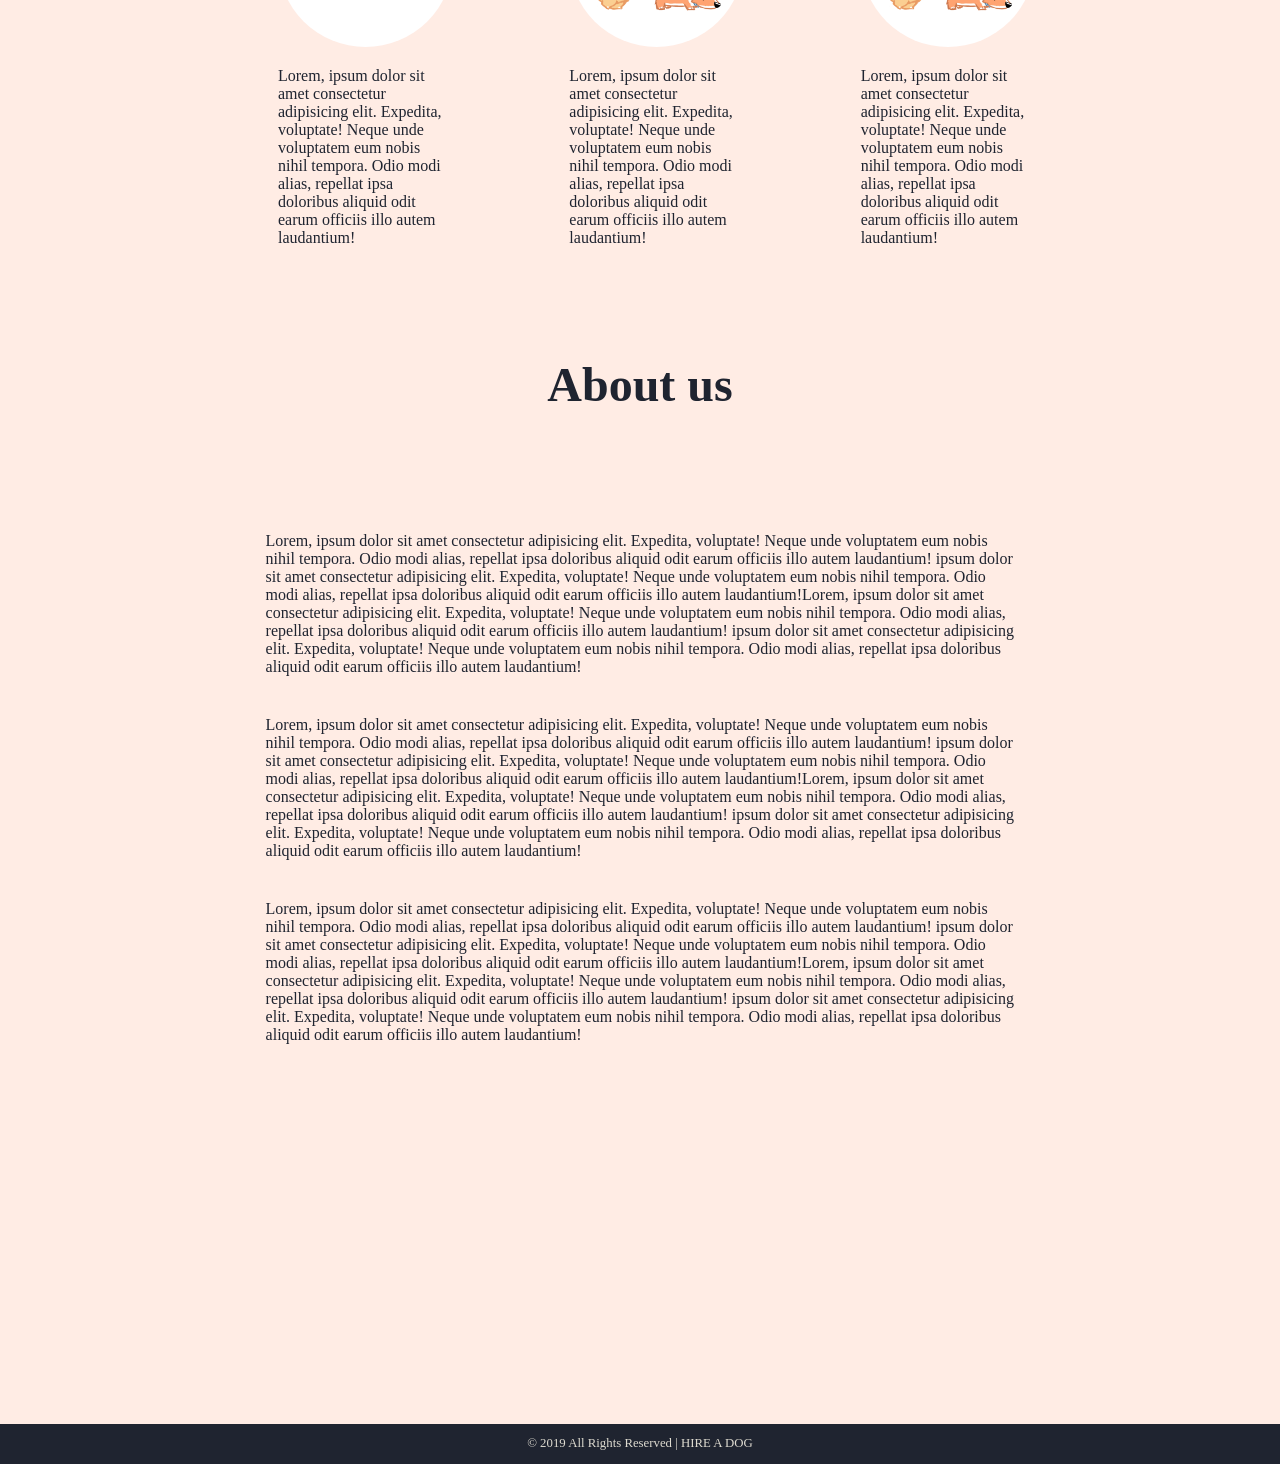
==== commit 094c1f99: "Initial commit" ====
--- a/index.html
+++ b/index.html
@@ -8,7 +8,7 @@
     <link href="https://cdnjs.cloudflare.com/ajax/libs/font-awesome/4.7.0/css/font-awesome.min.css" rel="stylesheet"/>
     <script src="https://ajax.googleapis.com/ajax/libs/jquery/3.3.1/jquery.min.js"></script>
     <link rel="shortcut icon" type="image/png" href="./image/favicon.ico" />
-    <script type="text/javascript" src="./Javascript/script.js"></script>
+    <script  src="./Javascript/script.js"></script>
 
     <title>Hire A Dog</title>
 
@@ -401,7 +401,7 @@
     </button>
 
 
-    
+
   </body>
 </html>
 
--- a/css/style.css
+++ b/css/style.css
@@ -344,7 +344,7 @@
   top: 20px;
 }
 #rubrik2 {
-  top: 30px;
+  top: 80px;
 }
 #form2 {
   top: 150px;
@@ -610,7 +610,7 @@
     top: 20px;
   }
   #rubrik2 {
-    top: 40px;
+    top: 80px;
   }
   #form1 {
     top: 20px;
